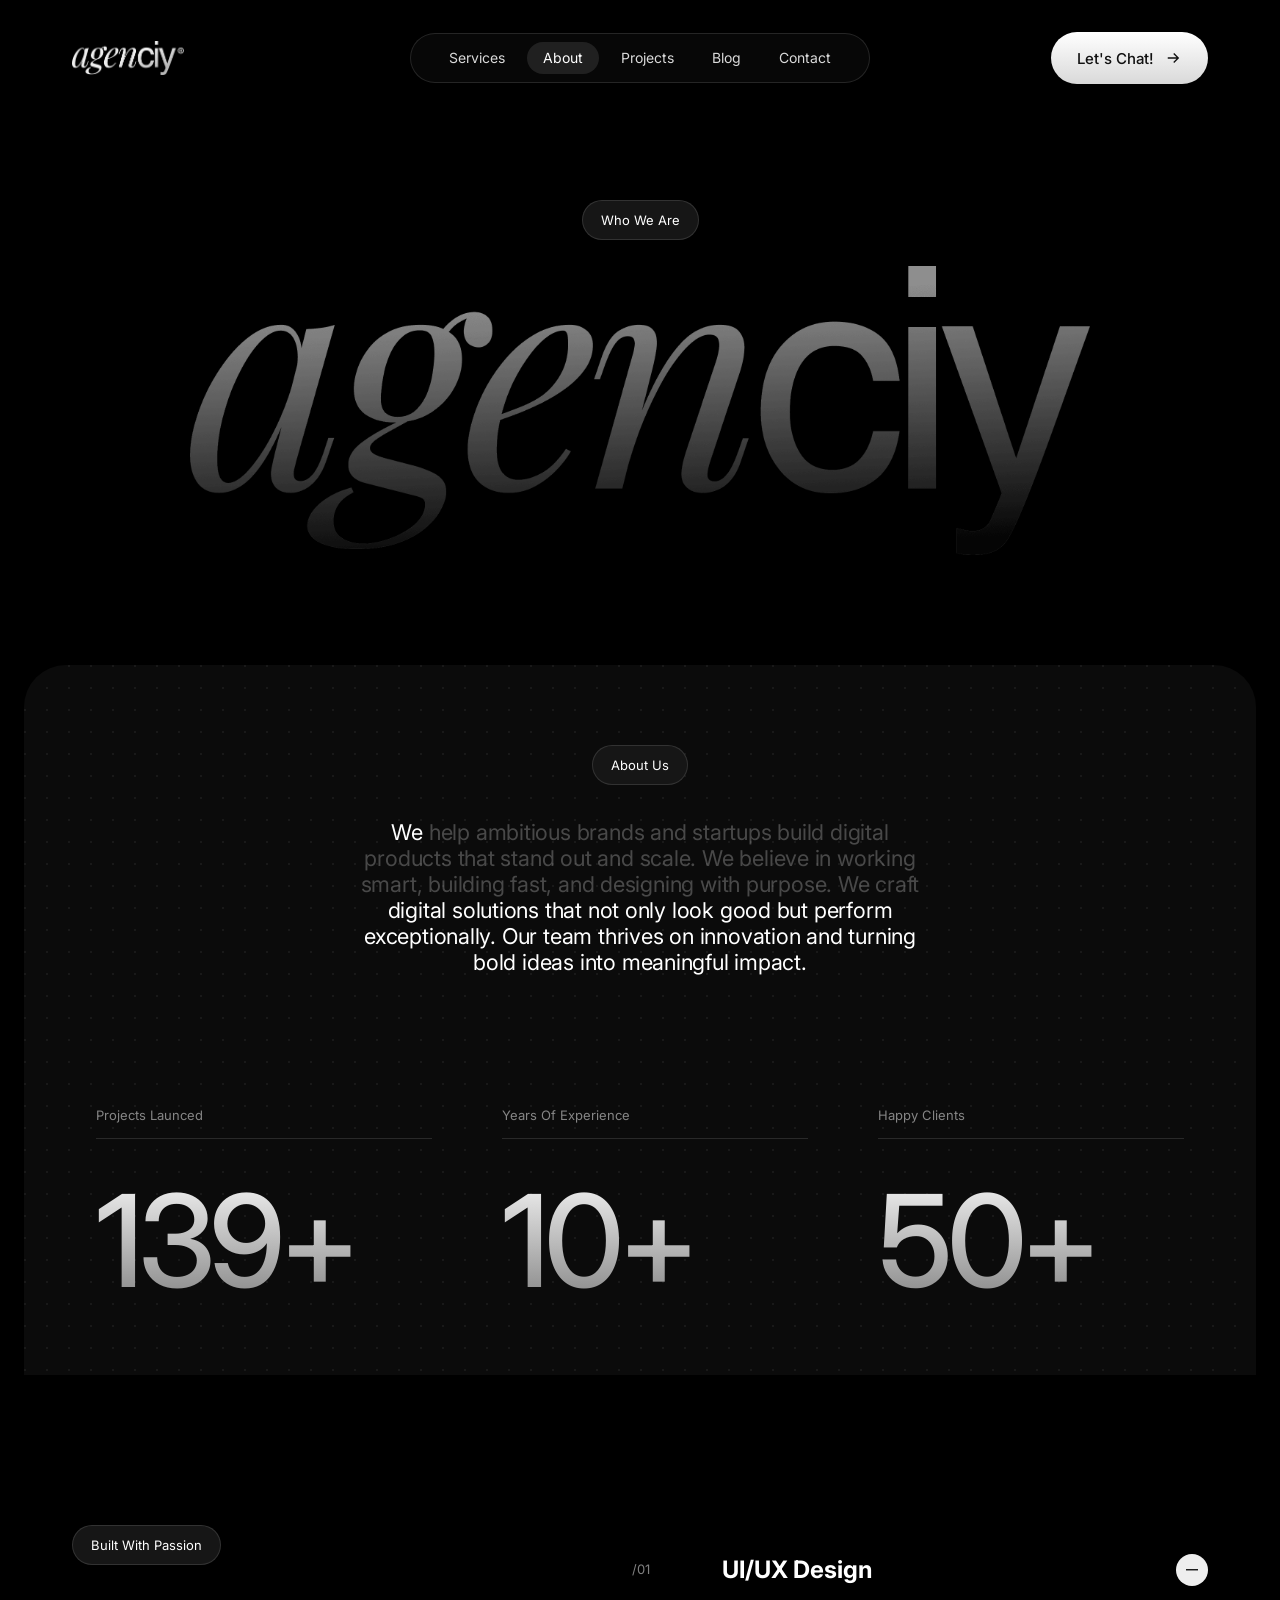
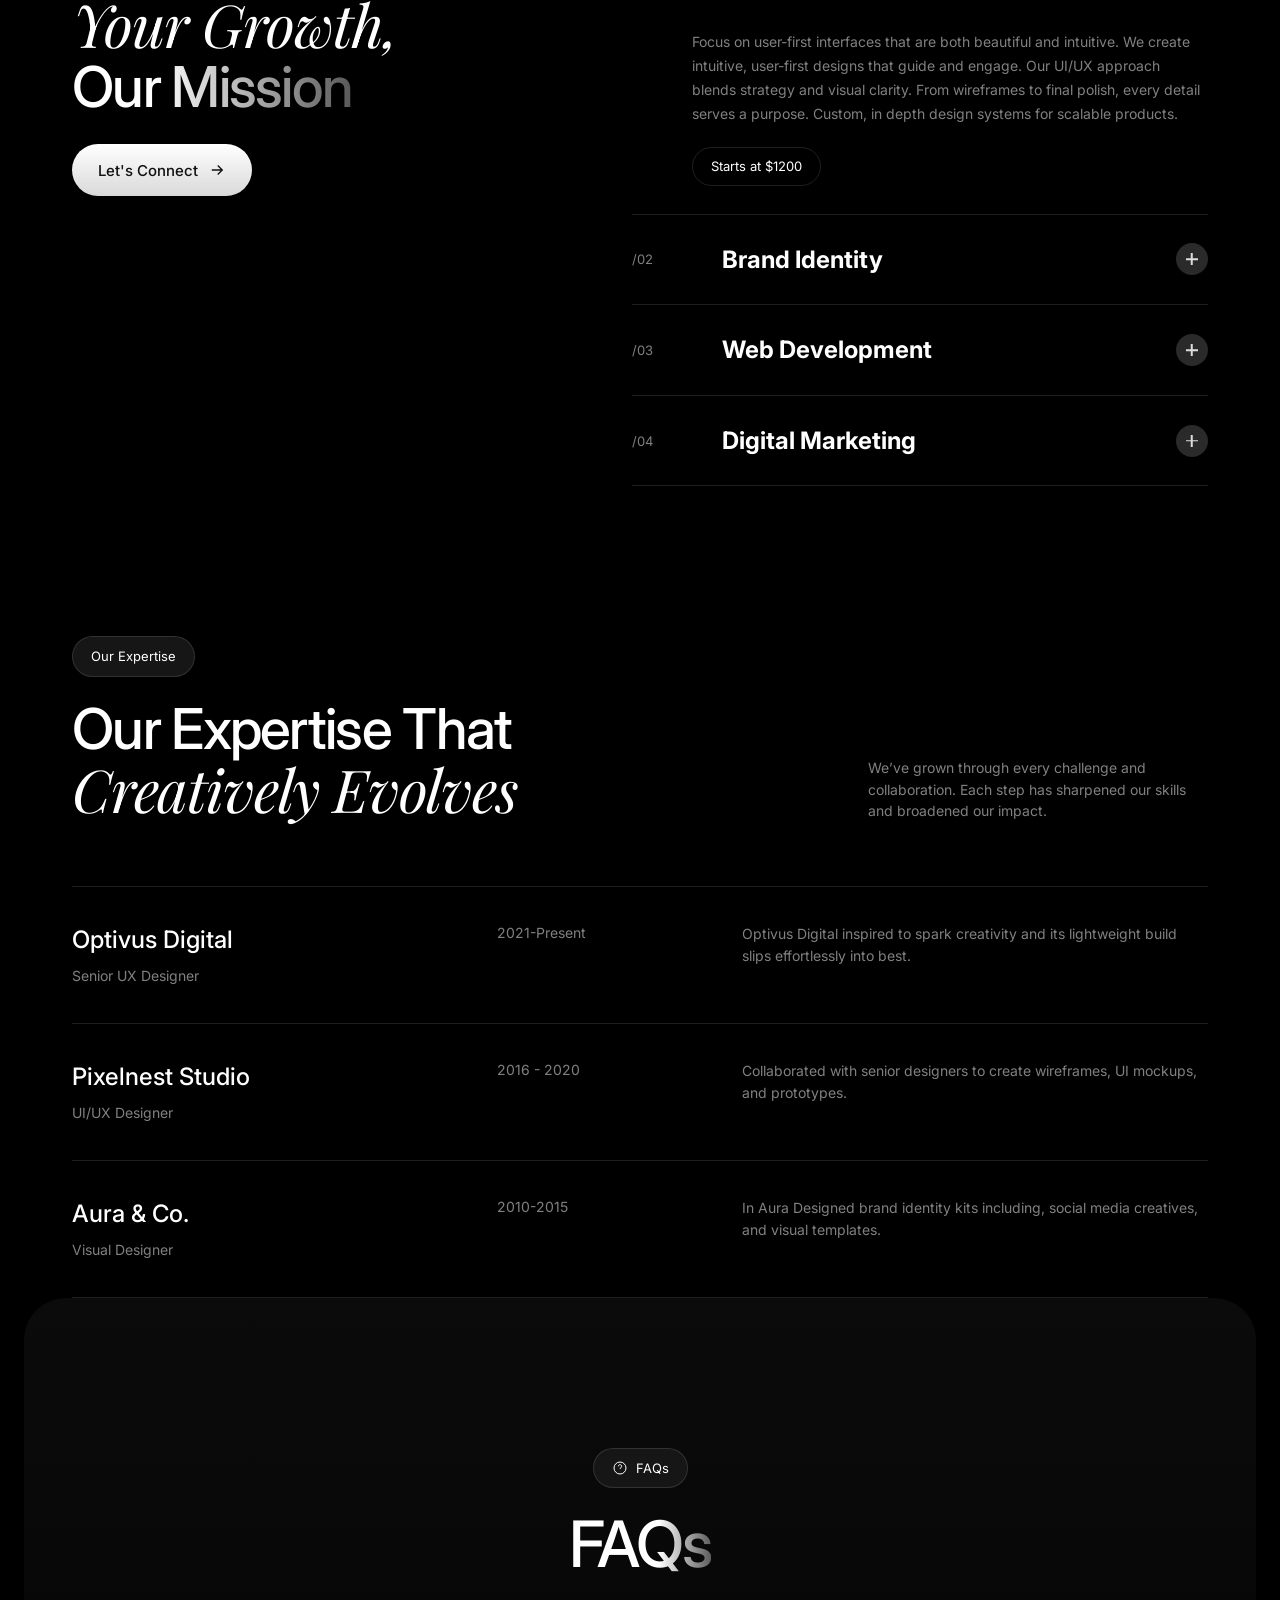
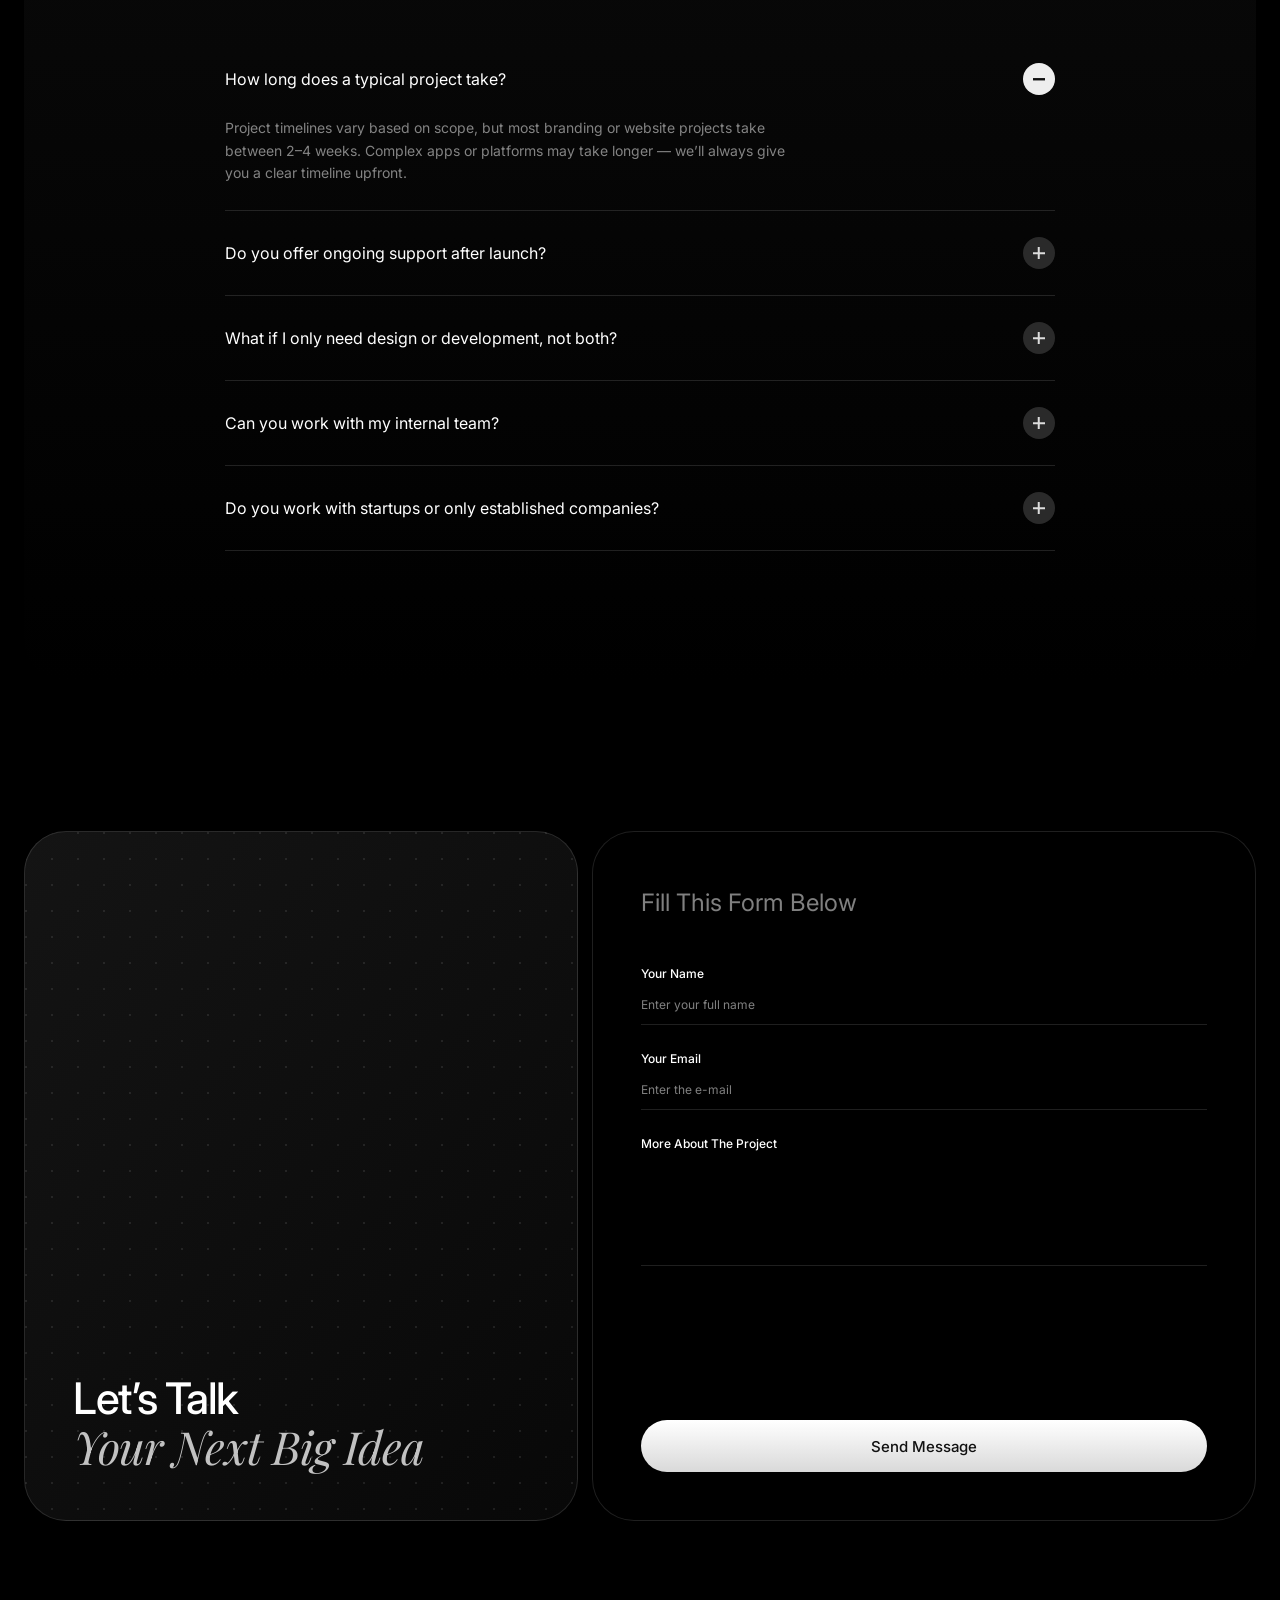
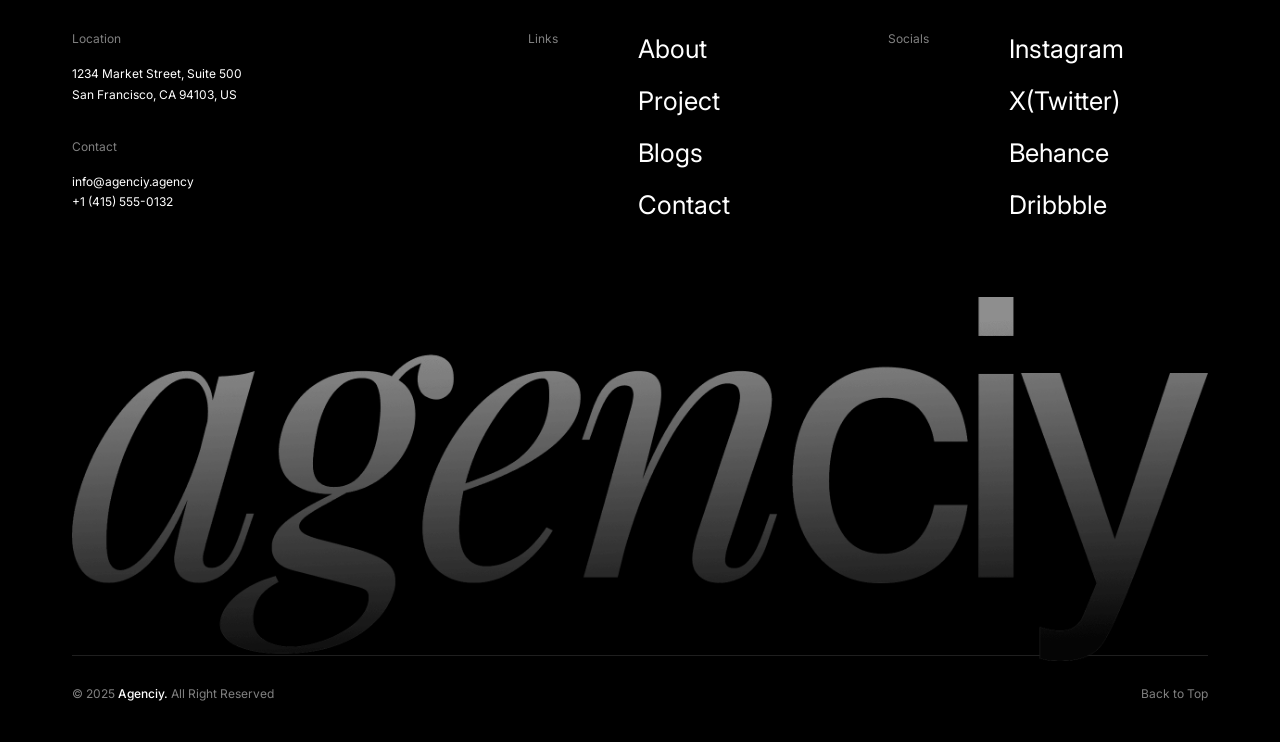
==== about.html @ 34fdd206 "Add About, Projects, Blog, Contact and three case-study pages Co-Authored-By: Claude Sonnet 5.5 <nor" ====
<!DOCTYPE html>
<html lang="en">
<head>
<meta charset="UTF-8">
<meta name="viewport" content="width=device-width, initial-scale=1">
<title>About – Agenciy</title>
<meta name="description" content="We build brands, websites and digital experience with intension, clarity and care.">
<link rel="icon" href="img/favicon.png">
<link rel="preconnect" href="https://fonts.googleapis.com">
<link rel="preconnect" href="https://fonts.gstatic.com" crossorigin>
<link href="https://fonts.googleapis.com/css2?family=Inter:wght@300;400;500;600&family=Playfair+Display:ital,wght@1,400;1,500&display=swap" rel="stylesheet">
<link rel="stylesheet" href="styles.css">
</head>
<body>
<header class="nav">
  <a href="index.html" class="nav__logo"><img src="img/logo.png" alt="agenciy"></a>
  <nav class="nav__pill">
    <a href="index.html#services">Services</a><a href="about.html" class="on">About</a><a href="projects.html">Projects</a><a href="blogs.html">Blog</a><a href="contact.html">Contact</a>
  </nav>
  <a href="contact.html" class="btn btn--light nav__cta">Let's Chat! <svg width="18" height="18" viewBox="0 0 24 24" fill="none" stroke="currentColor" stroke-width="1.8"><path d="M5 12h14M13 6l6 6-6 6"/></svg></a>
  <button class="nav__burger" aria-label="Menu"><span></span><span></span></button>
</header>
<section class="phero"><span class="chip">Who We Are</span><h1 class="agency-word"><img src="img/logo-big.png" alt="Agenciy"></h1></section>
<section class="about about--page">
  <span class="chip">About Us</span>
  <p class="about__text" data-words>We help ambitious brands and startups build digital products that stand out and scale. We believe in working smart, building fast, and designing with purpose. We craft digital solutions that not only look good but perform exceptionally. Our team thrives on innovation and turning bold ideas into meaningful impact.</p>
  <div class="stats">
    <div><small>Projects Launced</small><b data-count="140">140+</b></div>
    <div><small>Years Of Experience</small><b data-count="10">10+</b></div>
    <div><small>Happy Clients</small><b data-count="50">50+</b></div>
  </div>
</section>
<section class="section mission">
  <div class="mission__l"><span class="chip">Built With Passion</span><h2 class="h2"><em>Your Growth,</em><br><span class="grad">Our Mission</span></h2><a href="contact.html" class="btn btn--light">Let's Connect <svg width="18" height="18" viewBox="0 0 24 24" fill="none" stroke="currentColor" stroke-width="1.8"><path d="M5 12h14M13 6l6 6-6 6"/></svg></a></div>
  <div class="mission__r"><details class="acc" open><summary><span>/01</span><b>UI/UX Design</b><i></i></summary>
  <div><p>Focus on user-first interfaces that are both beautiful and intuitive. We create intuitive, user-first designs that guide and engage. Our UI/UX approach blends strategy and visual clarity. From wireframes to final polish, every detail serves a purpose. Custom, in depth design systems for scalable products.</p><em class="price-tag">Starts at $1200</em></div></details><details class="acc"><summary><span>/02</span><b>Brand Identity</b><i></i></summary>
  <div><p>Create visual identities that align with your voice and make lasting impressions.</p></div></details><details class="acc"><summary><span>/03</span><b>Web Development</b><i></i></summary>
  <div><p>Develop high-performance websites and apps built to grow with you.</p></div></details><details class="acc"><summary><span>/04</span><b>Digital Marketing</b><i></i></summary>
  <div><p>Craft data-driven campaigns that attract, engage, and convert — across channels.</p></div></details></div>
</section>
<section class="section expertise">
  <div class="head head--split head--bottom"><div><span class="chip chip--abs">Our Expertise</span><h2 class="h2">Our Expertise That<br><em>Creatively Evolves</em></h2></div>
  <p class="muted head__p">We’ve grown through every challenge and collaboration. Each step has sharpened our skills and broadened our impact.</p></div>
  <div class="jobs"><article class="job reveal"><div><h3>Optivus Digital</h3><small>Senior UX Designer</small></div><span>2021-Present</span><p>Optivus Digital inspired to spark creativity and its lightweight build slips effortlessly into best.</p></article><article class="job reveal"><div><h3>Pixelnest Studio</h3><small>UI/UX Designer</small></div><span>2016 - 2020</span><p>Collaborated with senior designers to create wireframes, UI mockups, and prototypes.</p></article><article class="job reveal"><div><h3>Aura & Co.</h3><small>Visual Designer</small></div><span>2010-2015</span><p>In Aura Designed brand identity kits including, social media creatives, and visual templates.</p></article></div>
</section><section class="faq">
  <div class="head head--center">
    <span class="chip"><svg width="16" height="16" viewBox="0 0 24 24" fill="none" stroke="currentColor" stroke-width="1.5"><circle cx="12" cy="12" r="9"/><path d="M9.500 9.500a2.500 2.500 0 114 2c-.9.6-1.500 1-1.500 2M12 17v.1"/></svg>FAQs</span>
    <h2 class="h2">FA<span class="grad">Qs</span></h2>
  </div>
  <div class="faq__list">
    <details open><summary>How long does a typical project take?<i></i></summary><p>Project timelines vary based on scope, but most branding or website projects take between 2–4 weeks. Complex apps or platforms may take longer — we’ll always give you a clear timeline upfront.</p></details>
    <details><summary>Do you offer ongoing support after launch?<i></i></summary><p>Yes. We offer flexible support and maintenance plans after launch, covering updates, fixes and continued improvements.</p></details>
    <details><summary>What if I only need design or development, not both?<i></i></summary><p>No problem — you can hire us for design only, development only, or the full end-to-end package.</p></details>
    <details><summary>Can you work with my internal team?<i></i></summary><p>Absolutely. We regularly collaborate with in-house designers, developers and marketers.</p></details>
    <details><summary>Do you work with startups or only established companies?<i></i></summary><p>Both. We work with early-stage startups and established companies alike.</p></details>
  </div>
</section><section class="contact" id="contact">
  <div class="contact__card contact__card--l">
    <h2 class="h2">Let’s Talk<br><em>Your Next Big Idea</em></h2>
  </div>
  <form class="contact__card contact__card--r" id="form">
    <h3 class="muted">Fill This Form Below</h3>
    <label>Your Name<input type="text" placeholder="Enter your full name" required></label>
    <label>Your Email<input type="email" placeholder="Enter the e-mail" required></label>
    <label>More About The Project<textarea rows="3"></textarea></label>
    <button class="btn btn--light" type="submit">Send Message</button>
  </form>
</section>
<footer class="footer">
  <div class="footer__cols">
    <div class="footer__info">
      <small>Location</small><p>1234 Market Street, Suite 500<br>San Francisco, CA 94103, US</p>
      <small>Contact</small><p>info@agenciy.agency<br>+1 (415) 555-0132</p>
    </div>
    <div class="footer__links"><small>Links</small><ul><li><a href="about.html">About</a></li><li><a href="projects.html">Project</a></li><li><a href="blogs.html">Blogs</a></li><li><a href="contact.html">Contact</a></li></ul></div>
    <div class="footer__links"><small>Socials</small><ul><li><a href="#">Instagram</a></li><li><a href="#">X(Twitter)</a></li><li><a href="#">Behance</a></li><li><a href="#">Dribbble</a></li></ul></div>
  </div>
  <img class="footer__big" src="img/logo-big.png" alt="agenciy">
  <div class="footer__bar"><span>© 2025 <b>Agenciy.</b> All Right Reserved</span><a href="#top">Back to Top</a></div>
</footer>
<script src="script.js"></script>
</body>
</html>
---- styles.css ----
:root{
  --bg:#000;--fg:#fff;--muted:rgba(255,255,255,.5);--line:rgba(255,255,255,.12);
  --card:#0a0a0a;--pad:72px;--r:28px;
  --sans:'Inter',system-ui,sans-serif;--serif:'Playfair Display',serif;
}
*{box-sizing:border-box;margin:0;padding:0}
html{scroll-behavior:smooth;overflow-x:clip}
body{overflow-x:clip}
body{background:var(--bg);color:var(--fg);font-family:var(--sans);font-weight:400;line-height:1.4;-webkit-font-smoothing:antialiased}
img{display:block;max-width:100%}
a{color:inherit;text-decoration:none}
ul{list-style:none}
em{font-family:var(--serif);font-style:italic;font-weight:400}
.muted{color:var(--muted)}
.center{text-align:center}
.grad{background:linear-gradient(90deg,#fff 30%,rgba(255,255,255,.35));-webkit-background-clip:text;background-clip:text;color:transparent}
.h2{font-size:clamp(40px,5vw,72px);font-weight:500;letter-spacing:-.03em;line-height:1.05}
.h2 em{font-size:1.05em;letter-spacing:-.02em}
.h2 em.soft{opacity:.55}

.btn{display:inline-flex;align-items:center;justify-content:center;gap:10px;height:52px;padding:0 26px;border-radius:999px;font-size:15px;font-weight:500;transition:transform .25s,opacity .25s;border:0;cursor:pointer;font-family:inherit}
.btn:hover{transform:translateY(-2px)}
.btn--light{background:linear-gradient(180deg,#fff,#d9d9d9);color:#111}
.btn--dark{background:linear-gradient(180deg,#3a3a3a,#1c1c1c);color:#fff;width:100%}
.chip{display:inline-flex;align-items:center;gap:8px;padding:10px 18px;border-radius:999px;background:#161616;border:1px solid var(--line);font-size:13px}
.tag{display:inline-block;padding:7px 14px;border-radius:999px;background:rgba(255,255,255,.14);backdrop-filter:blur(10px);font-size:12px}

/* nav */
.nav{position:fixed;top:0;left:0;right:0;z-index:50;display:flex;align-items:center;justify-content:space-between;padding:32px var(--pad)}
.nav__logo img{height:34px;width:auto}
.nav__pill{position:absolute;left:50%;transform:translateX(-50%);display:flex;gap:6px;padding:14px 22px;border-radius:999px;background:rgba(10,10,10,.7);border:1px solid var(--line);backdrop-filter:blur(14px)}
.nav__pill a{padding:0 16px;font-size:14px;color:rgba(255,255,255,.85);transition:color .2s}
.nav__pill a:hover{color:#fff}
.nav__burger{display:none;background:#161616;border:1px solid var(--line);width:46px;height:46px;border-radius:50%;flex-direction:column;gap:6px;align-items:center;justify-content:center;cursor:pointer}
.nav__burger span{width:18px;height:1.5px;background:#fff}

/* hero */
.hero{position:relative;height:900px;overflow:hidden;border-bottom:1px solid var(--line)}
.hero__video{position:absolute;inset:0;width:100%;height:100%;object-fit:cover;opacity:.9}
.hero__shade{position:absolute;inset:0;background:linear-gradient(180deg,rgba(0,0,0,.45),rgba(0,0,0,.1) 40%,#000 100%)}
.hero__title{position:absolute;left:var(--pad);top:200px;font-weight:500;line-height:.92;letter-spacing:-.04em;font-size:clamp(70px,9.2vw,140px)}
.hero__title span{display:block;color:rgba(255,255,255,.35)}
.hero__title em{display:block;font-size:1.12em;margin-top:-.02em;color:rgba(255,255,255,.3);letter-spacing:-.03em}
.hero__side{position:absolute;right:var(--pad);top:250px;width:min(460px,34vw)}
.hero__side p{font-size:clamp(17px,1.5vw,22px);line-height:1.1;color:rgba(255,255,255,.5);text-align:right;margin-bottom:46px}
.hero__contact{display:flex;justify-content:space-between;align-items:center;padding-top:26px;border-top:1px solid var(--line);color:rgba(255,255,255,.55)}
.hero__contact>a{font-size:16px;font-weight:500}
.socials{display:flex;gap:12px}
.socials a{width:26px;height:26px;display:grid;place-items:center;border-radius:50%;border:1px solid var(--line)}
.socials svg{width:14px}
.hero__we{position:absolute;left:var(--pad);bottom:150px;font-size:13px;color:rgba(255,255,255,.18)}
.hero__we small{display:block;margin-bottom:22px}
.hero__we p{line-height:1.9}
.hero__we i{font-style:normal;font-size:20px;margin:0 6px}
.hero__featured{position:absolute;right:var(--pad);bottom:110px;width:270px;color:rgba(255,255,255,.2)}
.hero__featured-top{display:flex;justify-content:space-between;font-size:13px;margin-bottom:14px}
.hero__featured img{border-radius:14px;height:150px;width:100%;object-fit:cover;opacity:.35}

/* sections */
.section{padding:150px var(--pad) 0}
.head{margin-bottom:64px}
.head--split{display:flex;justify-content:space-between;align-items:center;gap:40px}
.head--bottom{align-items:flex-end}
.head--split>div{position:relative}
.head__p{max-width:340px;font-size:14px;line-height:1.55}
.head--center{display:flex;flex-direction:column;align-items:center;text-align:center;gap:22px}
.head--center p{max-width:440px;font-size:13px}
.chip--abs{margin-bottom:22px}

.services{display:grid;grid-template-columns:repeat(4,1fr);border:1px solid var(--line);border-radius:var(--r);overflow:hidden;background:linear-gradient(180deg,#050505,#000)}
.services article{padding:40px 30px 40px;border-right:1px solid var(--line);min-height:470px;display:flex;flex-direction:column}
.services article:last-child{border:0}
.services img{width:150px;height:150px;object-fit:contain;margin:0 auto 70px;transition:transform .5s}
.services article:hover img{transform:translateY(-8px) scale(1.04)}
.services span{font-size:13px;margin-bottom:14px}
.services h3{font-size:22px;font-weight:500;margin-bottom:16px}
.services p{font-size:14px;line-height:1.6;color:var(--muted);max-width:260px}

/* about */
.about{margin:150px 24px 0;padding:80px var(--pad) 0;border-radius:42px 42px 0 0;background:radial-gradient(circle at 1px 1px,rgba(255,255,255,.06) 1px,transparent 1.5px) 0 0/22px 22px,#0b0b0b;text-align:center;position:relative;overflow:hidden}
.about__text{max-width:560px;margin:34px auto 130px;font-size:clamp(20px,1.7vw,26px);line-height:1.2;font-weight:400;letter-spacing:-.01em}
.js .about__text .w{opacity:.25;transition:opacity .4s}
.js .about__text .w.on{opacity:1}
.stats{display:grid;grid-template-columns:1.1fr 1fr 1fr;gap:70px;text-align:left;padding-bottom:70px}
.stats small{display:block;font-size:13px;color:var(--muted);padding-bottom:14px;border-bottom:1px solid var(--line);margin-bottom:38px;max-width:420px}
.stats b{font-size:clamp(80px,10vw,150px);font-weight:500;letter-spacing:-.05em;line-height:1;background:linear-gradient(180deg,#fff,#7a7a7a);-webkit-background-clip:text;background-clip:text;color:transparent}

/* projects */
.projects{padding:48px 98px 0;display:flex;flex-direction:column;gap:44px;align-items:center}
.project{position:relative;width:100%;aspect-ratio:1320/780;border-radius:36px;overflow:hidden;background:#111}
.project>img{position:absolute;inset:0;width:100%;height:100%;object-fit:cover;transition:transform 1.2s}
.project:hover>img{transform:scale(1.03)}
.project:first-child>img{object-position:center}
.tags{position:absolute;left:50px;top:42px;display:flex;flex-direction:column;gap:12px;align-items:flex-start}
.tags span{padding:9px 16px;border-radius:999px;background:rgba(40,40,40,.85);font-size:12px;backdrop-filter:blur(8px)}
.awards{position:absolute;right:75px;top:42px;display:flex;flex-direction:column;gap:30px}
.awards div{display:flex;align-items:center;gap:14px}
.awards b{font-size:42px;letter-spacing:-.04em;font-weight:700;line-height:1;width:64px}
.awards p{font-size:12px;font-weight:500;line-height:1.5}
.awards small{display:block;color:var(--muted);font-weight:400}
.project__title{position:absolute;left:50px;bottom:40px}
.project__title p{font-size:13px;margin-bottom:12px}
.project__title h3{font-size:clamp(38px,4.2vw,64px);font-weight:500;letter-spacing:-.04em;line-height:1}
.projects__all{margin-top:6px}

/* process */
.process{margin:130px 24px 0;padding:150px 48px 90px;border-radius:42px;background:radial-gradient(circle at 1px 1px,rgba(255,255,255,.07) 1px,transparent 1.5px) 0 0/28px 28px,#0b0b0b;mask:none}
.process .head{margin-bottom:110px}
.process .h2{font-size:clamp(40px,4.4vw,64px)}
.steps{display:grid;grid-template-columns:repeat(4,1fr);gap:24px}
.steps article{position:relative;border:1px solid var(--line);border-radius:24px;background:#000;padding:36px 28px 0;min-height:360px;overflow:hidden}
.steps span{font-size:13px}
.steps h3{font-size:22px;font-weight:500;margin:22px 0 16px}
.steps p{font-size:14px;line-height:1.6;color:var(--muted)}
.dome{position:absolute;left:14px;right:14px;bottom:0;height:90px;border-radius:200px 200px 0 0;background:linear-gradient(180deg,#1a1a1a,#0a0a0a);border:1px solid var(--line);border-bottom:0}
.dome b{position:absolute;left:50%;top:-18px;transform:translateX(-50%);width:36px;height:36px;border-radius:50%;background:linear-gradient(180deg,#fff,#cfcfcf);display:grid;place-items:center}
.dome svg{width:16px}

/* awards */
.awards-sec{padding:140px var(--pad) 0;text-align:center}
.award-list{max-width:760px;margin:70px auto 0;text-align:left;border-top:1px solid var(--line)}
.award-list div{display:grid;grid-template-columns:150px 1fr auto;gap:20px;padding:26px 0;border-bottom:1px solid var(--line);align-items:center;font-size:15px;transition:background .3s}
.award-list b{font-weight:500;font-size:18px}
.award-list span{color:rgba(255,255,255,.8)}
.award-list em{font-family:var(--sans);font-style:normal;color:var(--muted);font-size:14px}

/* team */
.team{margin:150px 0 0;padding:90px 0 110px;border-radius:0 0 42px 42px;background:linear-gradient(#000,#070707 40%,#0b0b0b);text-align:center;overflow:hidden}
.team .h2{margin:36px 0 70px}
.team .h2 em{opacity:.8}
.team__track{overflow:hidden}
.team__row{display:flex;gap:16px;width:max-content;animation:scroll 40s linear infinite}
.team__row:hover{animation-play-state:paused}
@keyframes scroll{to{transform:translateX(calc(-50% - 8px))}}
.team figure{position:relative;width:min(460px,80vw);height:560px;border-radius:30px;background:linear-gradient(180deg,#1c1c1c,#101010);overflow:hidden;flex:none}
.team figure::before{content:"";position:absolute;inset:20px 40px 0;border:1px solid rgba(255,255,255,.05);border-bottom:0;border-radius:22px 22px 0 0;background:#151515}
.team figure img{position:absolute;bottom:0;left:50%;transform:translateX(-50%);height:96%;width:auto;max-width:none;object-fit:contain}
.team .tag{position:absolute;left:36px;top:36px;background:rgba(60,60,60,.7);z-index:2}
.team figcaption{position:absolute;left:0;right:0;bottom:0;padding:90px 28px 24px;background:linear-gradient(transparent,rgba(0,0,0,.85));text-align:left;opacity:0;transition:opacity .3s;z-index:2}
.team figure:hover figcaption{opacity:1}
.team figcaption b{display:block;font-size:20px;font-weight:500}
.team figcaption small{color:var(--muted);font-size:14px}

/* pricing */
.pricing .h2{font-size:clamp(38px,4.4vw,60px)}
.plans{display:grid;grid-template-columns:1fr 1fr 1fr;gap:24px;align-items:start}
.plan{border:1px solid var(--line);border-radius:24px;padding:28px;background:#030303}
.plan .num{display:grid;place-items:center;width:34px;height:34px;border-radius:50%;background:radial-gradient(#777,#2a2a2a);font-style:normal;font-size:12px;box-shadow:0 0 0 5px #151515;margin-bottom:34px}
.plan h3{font-size:22px;font-weight:500;margin-bottom:14px}
.plan>p,.plan__in>p{font-size:13px;margin-bottom:34px}
.price{font-size:40px;font-weight:500;letter-spacing:-.03em;margin-bottom:26px}
.price small{font-size:13px;font-weight:400;color:var(--muted);letter-spacing:0}
.rule{display:flex;align-items:center;gap:14px;margin:30px 0 24px;font-size:13px;color:var(--muted)}
.rule::before,.rule::after{content:"";flex:1;height:1px;background:var(--line)}
.plan li{display:flex;align-items:center;gap:14px;font-size:13px;margin-bottom:14px}
.plan li::before{content:"";width:20px;height:20px;border-radius:50%;flex:none;background:#262626 url("data:image/svg+xml,%3Csvg xmlns='http://www.w3.org/2000/svg' viewBox='0 0 24 24' fill='none' stroke='%23aaa' stroke-width='2.5'%3E%3Cpath d='M7 12.500l3.500 3.500L17 9'/%3E%3C/svg%3E") center/12px no-repeat}
.plan--pop{padding:12px;margin-top:-24px;background:#0a0a0a;border-color:#1c1c1c}
.plan__in{position:relative;border:1px solid rgba(255,255,255,.15);border-radius:18px;padding:28px 16px 22px;background:radial-gradient(circle at 1px 1px,rgba(255,255,255,.07) 1px,transparent 1.5px) 0 0/16px 16px,linear-gradient(#050505,#000)}
.pop{position:absolute;right:-1px;top:28px;display:inline-flex;gap:8px;align-items:center;padding:8px 18px;border-radius:999px 0 0 999px;background:#1d1d1d;border:1px solid var(--line);font-size:12px}

/* testimonials */
.testi{position:relative;padding:230px var(--pad) 150px;overflow:hidden}
.testi__wave{position:absolute;left:50%;top:0;width:1300px;max-width:none;transform:translateX(-50%);opacity:.8;pointer-events:none}
.testi .head{position:relative;margin-bottom:90px}
.testi .h2{font-size:clamp(36px,4.2vw,58px)}
.testi__grid{position:relative;display:grid;grid-template-columns:1fr 1fr;gap:20px;max-width:1000px;margin:auto}
.testi blockquote{padding:34px;border:1px solid var(--line);border-radius:22px;background:rgba(10,10,10,.8);backdrop-filter:blur(10px)}
.testi blockquote p{font-size:17px;line-height:1.5;margin-bottom:30px}
.testi cite{font-style:normal;font-size:13px;color:var(--muted)}
.testi cite b{display:block;color:#fff;font-weight:500;font-size:15px;margin-bottom:4px}

/* faq */
.faq{margin:0 24px;padding:150px var(--pad) 130px;border-radius:42px;background:linear-gradient(#0b0b0b,#000)}
.faq .head{margin-bottom:60px}
.faq__list{max-width:830px;margin:auto}
details{border-bottom:1px solid var(--line);padding:26px 0}
summary{list-style:none;cursor:pointer;display:flex;justify-content:space-between;align-items:center;gap:30px;font-size:16px;font-weight:400}
summary::-webkit-details-marker{display:none}
summary i{flex:none;width:32px;height:32px;border-radius:50%;background:#2a2a2a;position:relative;transition:background .3s}
summary i::before,summary i::after{content:"";position:absolute;left:50%;top:50%;width:12px;height:1.5px;background:#ddd;transform:translate(-50%,-50%);transition:transform .3s}
summary i::after{transform:translate(-50%,-50%) rotate(90deg)}
details[open] summary i{background:#eee}
details[open] summary i::before,details[open] summary i::after{background:#111}
details[open] summary i::after{transform:translate(-50%,-50%) rotate(0)}
details p{margin-top:22px;max-width:560px;font-size:14px;line-height:1.6;color:var(--muted)}

/* contact */
.contact{display:grid;grid-template-columns:1fr 1.2fr;gap:14px;padding:150px 24px 0}
.contact__card{border:1px solid var(--line);border-radius:42px;padding:48px;min-height:690px}
.contact__card--l{display:flex;align-items:flex-end;background:radial-gradient(circle at 1px 1px,rgba(255,255,255,.09) 1px,transparent 1.5px) 0 0/26px 26px,linear-gradient(135deg,#141414,#080808);-webkit-mask:none}
.contact__card--l .h2{font-size:clamp(38px,3.4vw,52px)}
.contact__card--l em{opacity:.75}
.contact__card--r{display:flex;flex-direction:column;background:#000}
.contact__card--r h3{font-size:24px;font-weight:400;margin:6px 0 46px}
label{display:block;font-size:12px;font-weight:500;margin-bottom:26px}
input,textarea{display:block;width:100%;margin-top:14px;padding:0 0 12px;background:none;border:0;border-bottom:1px solid var(--line);color:#fff;font:400 12px var(--sans);outline:0;resize:none}
textarea{height:100px}
input::placeholder{color:var(--muted)}
input:focus,textarea:focus{border-bottom-color:#fff}
.contact__card--r .btn{width:100%;margin-top:auto;height:52px}
.contact__card--r label:nth-of-type(3){flex:1}

/* footer */
.footer{padding:110px var(--pad) 40px;position:relative}
.footer__cols{display:grid;grid-template-columns:1.3fr 1fr 1fr;gap:40px}
.footer small{display:block;font-size:12px;color:var(--muted);margin-bottom:16px}
.footer__info p{font-size:12px;line-height:1.7;margin-bottom:34px}
.footer__links{display:grid;grid-template-columns:auto 1fr;gap:0 80px}
.footer__links small{grid-column:1}
.footer__links ul{display:flex;flex-direction:column;gap:16px;grid-column:2;grid-row:1}
.footer__links a{font-size:clamp(20px,2vw,26px);transition:opacity .2s}
.footer__links a:hover{opacity:.6}
.footer__big{width:calc(100% - 0px);margin:50px 0 0;height:auto}
.footer__bar{display:flex;justify-content:space-between;border-top:1px solid var(--line);padding-top:30px;margin-top:-6px;font-size:12px;color:var(--muted)}
.footer__bar b{color:#fff;font-weight:500}

/* reveal */
.js .reveal{opacity:0;transform:translateY(40px);transition:opacity .9s ease,transform .9s ease}
.js .reveal.in{opacity:1;transform:none}

/* responsive */
@media(max-width:1100px){
  :root{--pad:36px}
  .services,.steps{grid-template-columns:1fr 1fr}
  .services article:nth-child(2){border-right:0}
  .services article:nth-child(-n+2){border-bottom:1px solid var(--line)}
  .projects{padding-inline:36px}
  .plans{grid-template-columns:1fr}
  .plan--pop{margin-top:0}
  .nav__pill{display:none}
  .hero__we,.hero__featured{display:none}
}
@media(max-width:760px){
  :root{--pad:20px}
  .nav{padding:20px}
  .nav__cta{display:none}
  .nav__burger{display:flex}
  .hero{min-height:720px}
  .hero__title{top:140px}
  .hero__side{left:var(--pad);right:var(--pad);width:auto;top:auto;bottom:70px}
  .hero__side p{text-align:left;margin-bottom:24px}
  .head--split{flex-direction:column;align-items:flex-start;gap:24px}
  .section{padding-top:100px}
  .services,.steps,.stats,.testi__grid,.contact{grid-template-columns:1fr}
  .services article{border-right:0;border-bottom:1px solid var(--line);min-height:0}
  .services article:last-child{border-bottom:0}
  .about{margin-inline:10px;padding-inline:20px}
  .stats{gap:40px}
  .projects{padding-inline:16px}
  .project{aspect-ratio:3/4;border-radius:26px}
  .tags{left:20px;top:20px}.awards{right:20px;top:auto;bottom:100px;gap:14px}.awards b{font-size:28px;width:44px}.project__title{left:20px;bottom:24px}
  .process{margin-inline:10px;padding:90px 16px 50px}
  .award-list div{grid-template-columns:1fr;gap:6px}
  .team figure{height:480px}
  .faq{margin-inline:10px;padding-inline:20px}
  .contact{padding-inline:10px}.contact__card{padding:28px;min-height:420px;border-radius:30px}
  .footer__cols{grid-template-columns:1fr}.footer__links{gap:0 40px}
  .footer__bar{flex-direction:column;gap:10px}
}

/* ---- inner pages ---- */
.nav__pill a.on{color:#fff;background:rgba(255,255,255,.1);border-radius:999px;padding:6px 16px;margin:-6px 0}
.project__link{position:absolute;inset:0;z-index:3}
.phero{padding:200px var(--pad) 70px;display:flex;flex-direction:column;align-items:center;text-align:center;gap:26px}
.phero--tight{padding:0 0 40px}
.phero .h2{font-size:clamp(44px,6vw,92px)}
.phero p{max-width:480px;font-size:15px}
.projects--page{padding-top:0}
.agency-word img{width:min(900px,86vw);height:auto}
.about--page{margin-top:40px}
.mission{display:grid;grid-template-columns:1fr 1.15fr;gap:60px;align-items:start}
.mission__l{display:flex;flex-direction:column;align-items:flex-start;gap:28px;position:sticky;top:120px}
.mission .h2{font-size:clamp(38px,4.4vw,64px)}
.acc{border-bottom:1px solid var(--line);padding:28px 0}
.acc summary{display:grid;grid-template-columns:60px 1fr auto;align-items:center;font-size:24px;font-weight:500}
.acc summary span{font-size:13px;color:var(--muted);font-weight:400}
.acc>div{padding:22px 0 0 60px}
.acc p{font-size:14px;line-height:1.7;color:var(--muted);max-width:520px}
.price-tag{display:inline-block;margin-top:22px;font-style:normal;font-family:var(--sans);padding:9px 18px;border-radius:999px;border:1px solid var(--line);font-size:13px}
.expertise .h2{font-size:clamp(36px,4.4vw,62px)}
.jobs{display:flex;flex-direction:column;border-top:1px solid var(--line)}
.job{display:grid;grid-template-columns:1.1fr .6fr 1.3fr;gap:30px;padding:36px 0;border-bottom:1px solid var(--line);align-items:start}
.job h3{font-size:24px;font-weight:500;margin-bottom:8px}
.job small,.job span{color:var(--muted);font-size:14px}
.job p{font-size:14px;line-height:1.6;color:var(--muted)}
.posts{display:grid;grid-template-columns:repeat(3,1fr);gap:28px;padding:0 var(--pad)}
.post{display:flex;flex-direction:column;gap:20px;padding:14px 14px 22px;border:1px solid var(--line);border-radius:26px;background:#050505;transition:transform .3s,border-color .3s}
.post:hover{transform:translateY(-6px);border-color:rgba(255,255,255,.3)}
.post__img{border-radius:18px;overflow:hidden;aspect-ratio:832/662}
.post__img img{width:100%;height:100%;object-fit:cover;transition:transform .6s}
.post:hover img{transform:scale(1.05)}
.post__meta,.post__date{padding:0 10px}
.post h3{font-size:22px;font-weight:500;margin-bottom:8px}
.post p{font-size:14px;color:var(--muted)}
.post__date{display:flex;justify-content:space-between;font-size:13px;padding-top:16px;border-top:1px solid var(--line);margin:0 10px;padding-inline:0}
.post__date small{color:var(--muted)}
.cpage{padding:200px var(--pad) 0}
.cform{max-width:760px;margin:auto;display:flex;flex-direction:column}
.cform__row{display:grid;grid-template-columns:1fr 1fr;gap:30px}
select{display:block;width:100%;margin-top:14px;padding:0 0 12px;background:none;border:0;border-bottom:1px solid var(--line);color:var(--muted);font:400 13px var(--sans);outline:0}
select option{background:#111;color:#fff}
.cform label{font-size:13px;margin-bottom:34px}
.cform input,.cform textarea{font-size:13px}
.cform .btn{width:100%;margin-top:10px}
.cpage+.faq{margin-top:150px}
.case{padding:190px var(--pad) 0}
.case__top{display:flex;flex-direction:column;align-items:center;text-align:center;gap:22px;margin-bottom:60px}
.case__top .h2{font-size:clamp(44px,6vw,92px)}
.case__top p{max-width:460px;font-size:16px}
.tags--row{position:static;flex-direction:row;gap:10px}
.case__hero,.case__img{width:100%;border-radius:36px;aspect-ratio:2720/1502;object-fit:cover}
.case__img{margin:70px 0}
.case__sec{display:grid;grid-template-columns:1fr 1.6fr;gap:60px;padding:70px 0 0}
.case__sec h2{font-size:28px;font-weight:500;letter-spacing:-.02em}
.case__sec p{font-size:15px;line-height:1.75;color:var(--muted);margin-bottom:22px}
.pills{display:flex;flex-wrap:wrap;gap:10px;margin-top:28px}
.pills li{padding:10px 18px;border-radius:999px;border:1px solid var(--line);font-size:13px;background:#0c0c0c}
.case__back{margin:90px auto 0;display:flex;width:max-content}
.case+.faq{margin-top:130px}
@media(max-width:1100px){.posts{grid-template-columns:1fr 1fr}.mission,.case__sec{grid-template-columns:1fr;gap:30px}.mission__l{position:static}}
@media(max-width:760px){.posts{grid-template-columns:1fr;padding-inline:16px}.job{grid-template-columns:1fr;gap:10px}.cform__row{grid-template-columns:1fr;gap:0}.phero{padding-top:150px}.cpage,.case{padding-top:140px}}
@media(prefers-reduced-motion:reduce){.team__row{animation:none}.reveal{opacity:1;transform:none}}
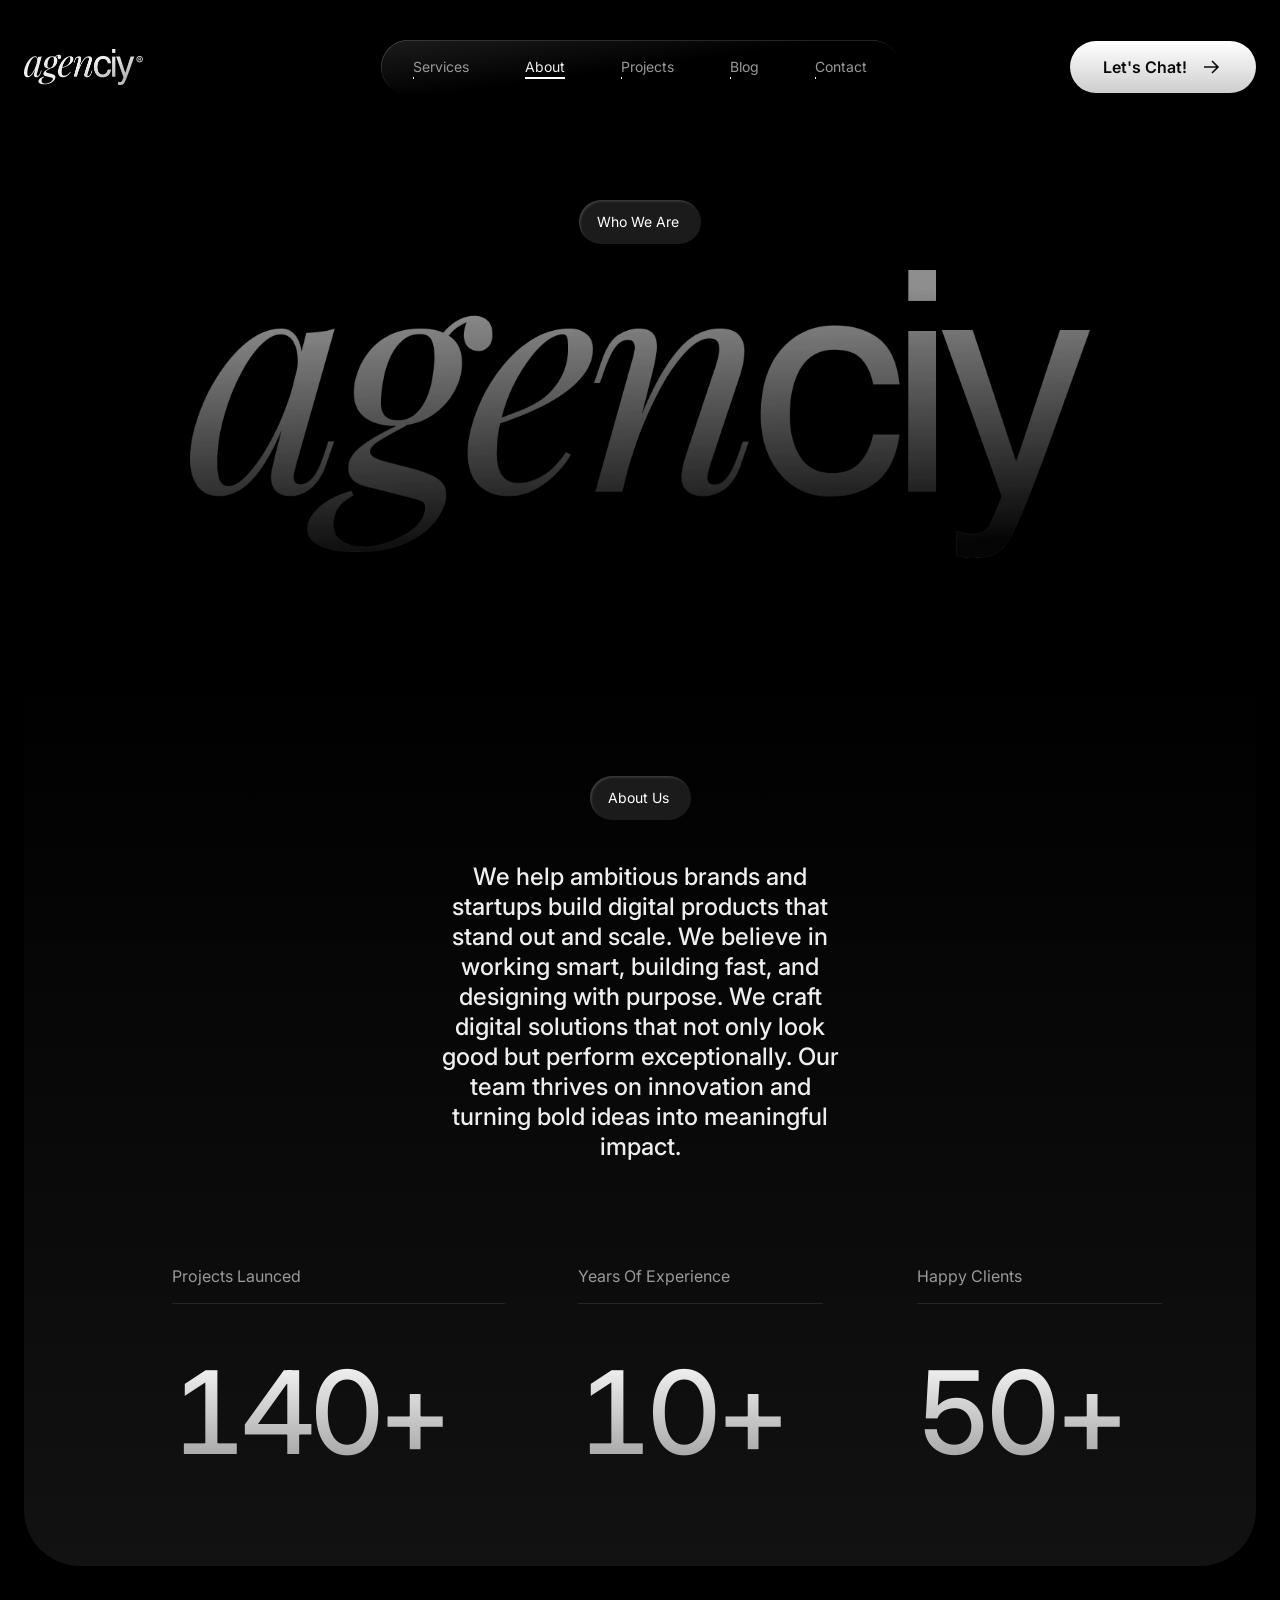
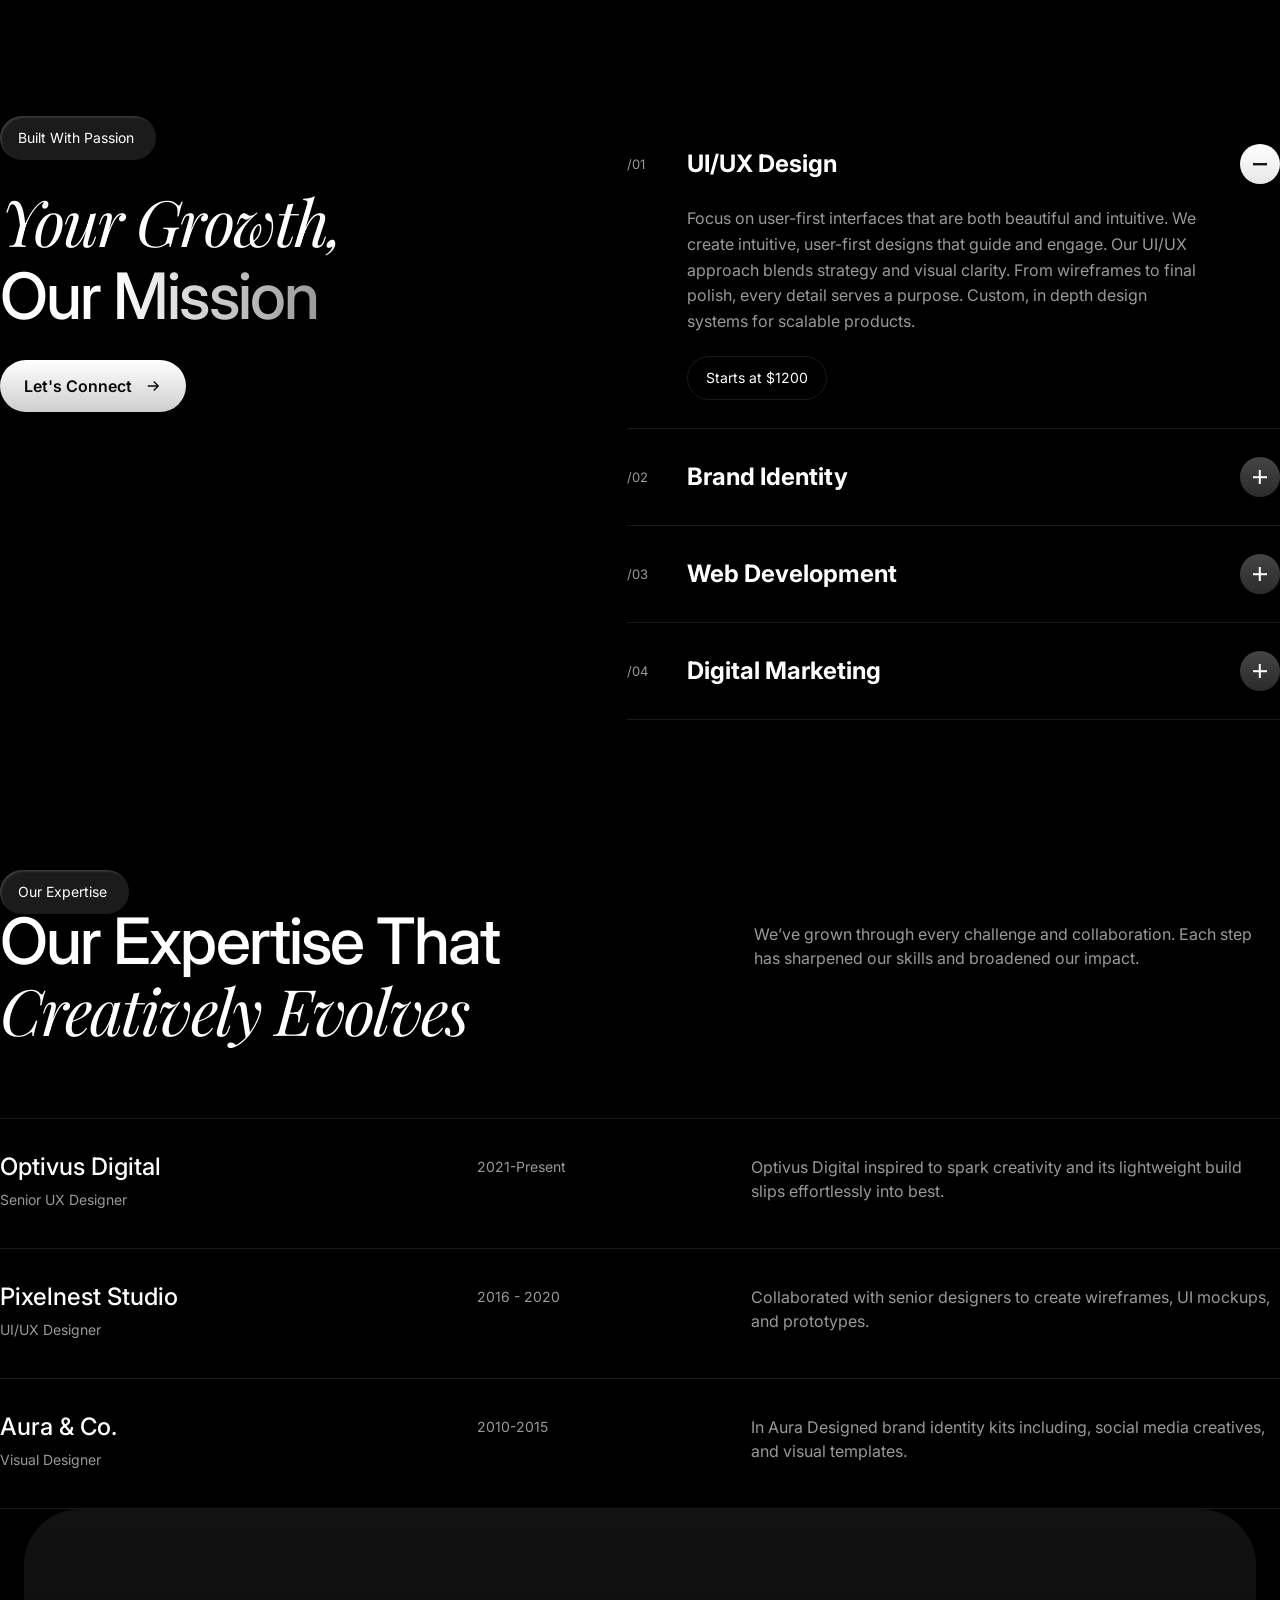
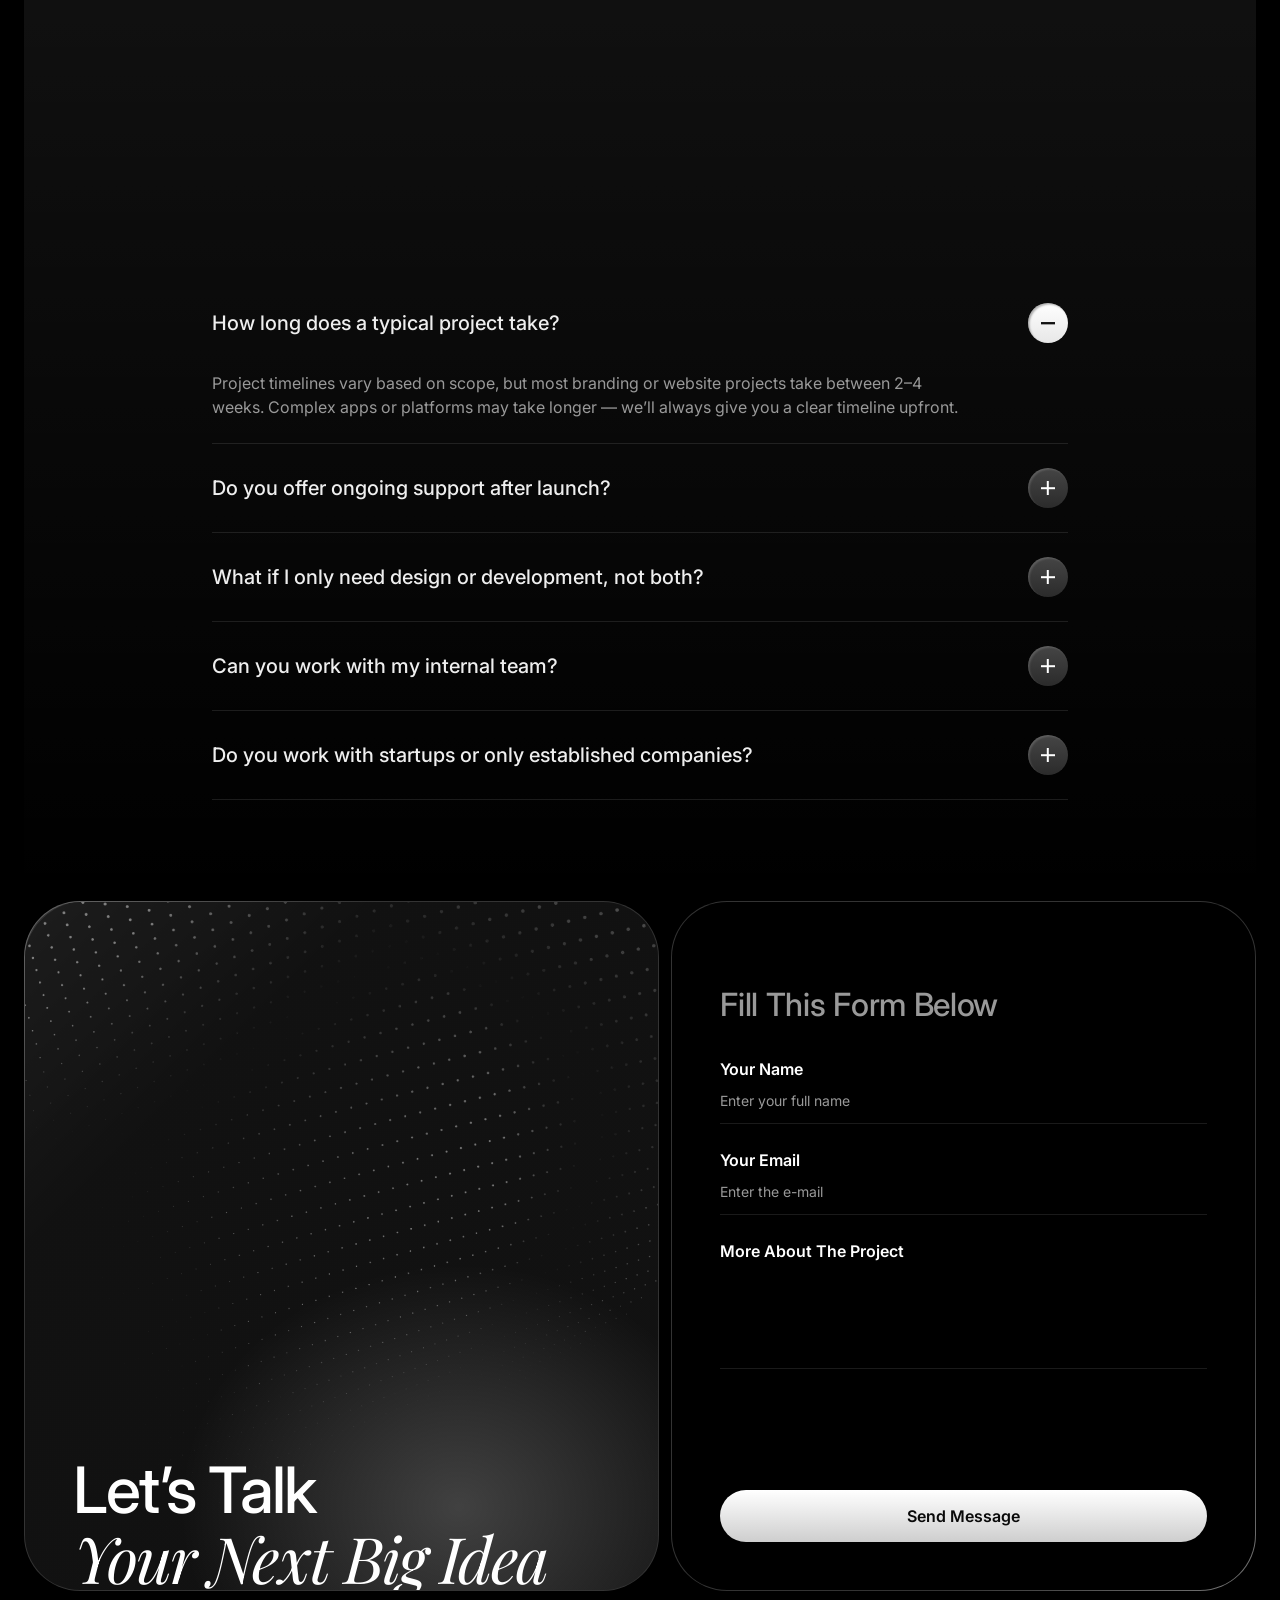
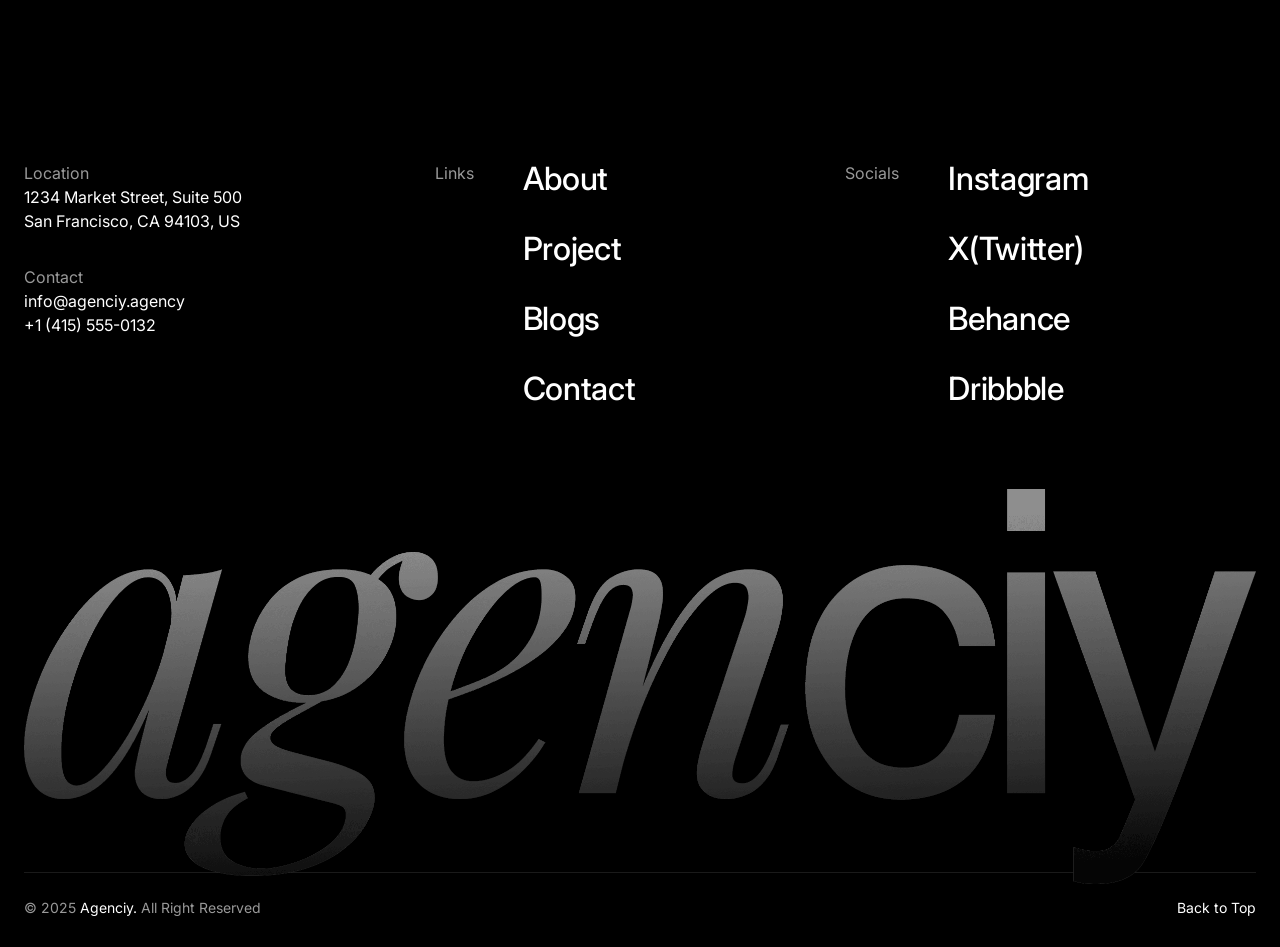
==== commit a4a953e1: "Match original motion and layout: scroll reveals, hero text/counters, testimonial scrub, team drag, " ====
--- a/about.html
+++ b/about.html
@@ -9,15 +9,16 @@
 <link rel="preconnect" href="https://fonts.googleapis.com">
 <link rel="preconnect" href="https://fonts.gstatic.com" crossorigin>
 <link href="https://fonts.googleapis.com/css2?family=Inter:wght@300;400;500;600&family=Playfair+Display:ital,wght@1,400;1,500&display=swap" rel="stylesheet">
+<script>document.documentElement.classList.add("js")</script>
 <link rel="stylesheet" href="styles.css">
 </head>
 <body>
 <header class="nav">
   <a href="index.html" class="nav__logo"><img src="img/logo.png" alt="agenciy"></a>
   <nav class="nav__pill">
-    <a href="index.html#services">Services</a><a href="about.html" class="on">About</a><a href="projects.html">Projects</a><a href="blogs.html">Blog</a><a href="contact.html">Contact</a>
+    <a href="index.html#services"><span>Services</span><i></i></a><a href="about.html" class="on"><span>About</span><i></i></a><a href="projects.html"><span>Projects</span><i></i></a><a href="blogs.html"><span>Blog</span><i></i></a><a href="contact.html"><span>Contact</span><i></i></a>
   </nav>
-  <a href="contact.html" class="btn btn--light nav__cta">Let's Chat! <svg width="18" height="18" viewBox="0 0 24 24" fill="none" stroke="currentColor" stroke-width="1.8"><path d="M5 12h14M13 6l6 6-6 6"/></svg></a>
+  <a href="contact.html" class="btn btn--light nav__cta"><span>Let's Chat!</span><svg width="24" height="24" viewBox="0 0 24 24" fill="none" stroke="currentColor" stroke-width="1.6"><path d="M5 12h14M13 6l6 6-6 6"/></svg></a>
   <button class="nav__burger" aria-label="Menu"><span></span><span></span></button>
 </header>
 <section class="phero"><span class="chip">Who We Are</span><h1 class="agency-word"><img src="img/logo-big.png" alt="Agenciy"></h1></section>
@@ -41,42 +42,46 @@
 <section class="section expertise">
   <div class="head head--split head--bottom"><div><span class="chip chip--abs">Our Expertise</span><h2 class="h2">Our Expertise That<br><em>Creatively Evolves</em></h2></div>
   <p class="muted head__p">We’ve grown through every challenge and collaboration. Each step has sharpened our skills and broadened our impact.</p></div>
-  <div class="jobs"><article class="job reveal"><div><h3>Optivus Digital</h3><small>Senior UX Designer</small></div><span>2021-Present</span><p>Optivus Digital inspired to spark creativity and its lightweight build slips effortlessly into best.</p></article><article class="job reveal"><div><h3>Pixelnest Studio</h3><small>UI/UX Designer</small></div><span>2016 - 2020</span><p>Collaborated with senior designers to create wireframes, UI mockups, and prototypes.</p></article><article class="job reveal"><div><h3>Aura & Co.</h3><small>Visual Designer</small></div><span>2010-2015</span><p>In Aura Designed brand identity kits including, social media creatives, and visual templates.</p></article></div>
+  <div class="jobs"><article class="job" data-reveal><div><h3>Optivus Digital</h3><small>Senior UX Designer</small></div><span>2021-Present</span><p>Optivus Digital inspired to spark creativity and its lightweight build slips effortlessly into best.</p></article><article class="job" data-reveal><div><h3>Pixelnest Studio</h3><small>UI/UX Designer</small></div><span>2016 - 2020</span><p>Collaborated with senior designers to create wireframes, UI mockups, and prototypes.</p></article><article class="job" data-reveal><div><h3>Aura & Co.</h3><small>Visual Designer</small></div><span>2010-2015</span><p>In Aura Designed brand identity kits including, social media creatives, and visual templates.</p></article></div>
 </section><section class="faq">
-  <div class="head head--center">
-    <span class="chip"><svg width="16" height="16" viewBox="0 0 24 24" fill="none" stroke="currentColor" stroke-width="1.5"><circle cx="12" cy="12" r="9"/><path d="M9.500 9.500a2.500 2.500 0 114 2c-.9.6-1.500 1-1.500 2M12 17v.1"/></svg>FAQs</span>
+  <div class="head head--center" data-reveal>
+    <span class="chip"><svg width="20" height="20" viewBox="0 0 24 24" fill="none" stroke="currentColor" stroke-width="1.4"><circle cx="12" cy="12" r="8.500"/><path d="M9.500 9.500a2.500 2.500 0 114 2c-.9.600-1.500 1-1.500 2M12 16.500v.1"/></svg>FAQs</span>
     <h2 class="h2">FA<span class="grad">Qs</span></h2>
   </div>
-  <div class="faq__list">
-    <details open><summary>How long does a typical project take?<i></i></summary><p>Project timelines vary based on scope, but most branding or website projects take between 2–4 weeks. Complex apps or platforms may take longer — we’ll always give you a clear timeline upfront.</p></details>
-    <details><summary>Do you offer ongoing support after launch?<i></i></summary><p>Yes. We offer flexible support and maintenance plans after launch, covering updates, fixes and continued improvements.</p></details>
-    <details><summary>What if I only need design or development, not both?<i></i></summary><p>No problem — you can hire us for design only, development only, or the full end-to-end package.</p></details>
-    <details><summary>Can you work with my internal team?<i></i></summary><p>Absolutely. We regularly collaborate with in-house designers, developers and marketers.</p></details>
-    <details><summary>Do you work with startups or only established companies?<i></i></summary><p>Both. We work with early-stage startups and established companies alike.</p></details>
+  <div class="faq__list" data-reveal data-y="50">
+    <div class="qa open"><button class="qa__q" type="button" aria-expanded="true">How long does a typical project take?<i></i></button><div class="qa__a"><div><p>Project timelines vary based on scope, but most branding or website projects take between 2–4 weeks. Complex apps or platforms may take longer — we’ll always give you a clear timeline upfront.</p></div></div></div>
+    <div class="qa"><button class="qa__q" type="button" aria-expanded="false">Do you offer ongoing support after launch?<i></i></button><div class="qa__a"><div><p>Yes, we offer ongoing support after launch to ensure smooth operations and address any issues. We provide maintenance, updates, and troubleshooting as needed.</p></div></div></div>
+    <div class="qa"><button class="qa__q" type="button" aria-expanded="false">What if I only need design or development, not both?<i></i></button><div class="qa__a"><div><p>We can tailor our services to meet your specific needs, offering either design or development separately. You’ll get focused expertise on whichever service you require.</p></div></div></div>
+    <div class="qa"><button class="qa__q" type="button" aria-expanded="false">Can you work with my internal team?<i></i></button><div class="qa__a"><div><p>Absolutely, we can collaborate with your internal team to align on goals and ensure seamless integration. We're flexible in working alongside existing workflows.</p></div></div></div>
+    <div class="qa"><button class="qa__q" type="button" aria-expanded="false">Do you work with startups or only established companies?<i></i></button><div class="qa__a"><div><p>We work with both startups and established companies, providing tailored solutions for each. Whether you're just starting out or scaling up, we’ve got you covered.</p></div></div></div>
   </div>
 </section><section class="contact" id="contact">
-  <div class="contact__card contact__card--l">
-    <h2 class="h2">Let’s Talk<br><em>Your Next Big Idea</em></h2>
+  <div class="contact__card contact__card--l" data-reveal data-x="-50" data-y="0">
+    <img class="contact__dots" src="img/dots.png" alt="">
+    <div class="contact__glow"></div>
+    <h2 class="h2" data-reveal-self><span>Let’s Talk</span><em>Your Next Big Idea</em></h2>
   </div>
-  <form class="contact__card contact__card--r" id="form">
+  <form class="contact__card contact__card--r" id="form" data-reveal data-x="-50" data-y="0" style="--d:.1s">
     <h3 class="muted">Fill This Form Below</h3>
     <label>Your Name<input type="text" placeholder="Enter your full name" required></label>
     <label>Your Email<input type="email" placeholder="Enter the e-mail" required></label>
     <label>More About The Project<textarea rows="3"></textarea></label>
-    <button class="btn btn--light" type="submit">Send Message</button>
+    <button class="btn btn--light" type="submit"><span>Send Message</span></button>
   </form>
 </section>
 <footer class="footer">
-  <div class="footer__cols">
-    <div class="footer__info">
+  <div class="wrap footer__cols">
+    <div class="footer__info" data-reveal data-y="50">
       <small>Location</small><p>1234 Market Street, Suite 500<br>San Francisco, CA 94103, US</p>
       <small>Contact</small><p>info@agenciy.agency<br>+1 (415) 555-0132</p>
     </div>
-    <div class="footer__links"><small>Links</small><ul><li><a href="about.html">About</a></li><li><a href="projects.html">Project</a></li><li><a href="blogs.html">Blogs</a></li><li><a href="contact.html">Contact</a></li></ul></div>
-    <div class="footer__links"><small>Socials</small><ul><li><a href="#">Instagram</a></li><li><a href="#">X(Twitter)</a></li><li><a href="#">Behance</a></li><li><a href="#">Dribbble</a></li></ul></div>
+    <div class="footer__links" data-reveal data-y="50"><small>Links</small><ul><li><a href="about.html">About</a></li><li><a href="projects.html">Project</a></li><li><a href="blogs.html">Blogs</a></li><li><a href="contact.html">Contact</a></li></ul></div>
+    <div class="footer__links" data-reveal data-y="50"><small>Socials</small><ul><li><a href="#">Instagram</a></li><li><a href="#">X(Twitter)</a></li><li><a href="#">Behance</a></li><li><a href="#">Dribbble</a></li></ul></div>
   </div>
-  <img class="footer__big" src="img/logo-big.png" alt="agenciy">
-  <div class="footer__bar"><span>© 2025 <b>Agenciy.</b> All Right Reserved</span><a href="#top">Back to Top</a></div>
+  <div class="wrap footer__bottom" data-reveal data-y="50">
+    <img class="footer__big" src="img/logo-big.png" alt="agenciy">
+    <div class="footer__bar"><span>© 2025 <b>Agenciy.</b> All Right Reserved</span><a href="#top">Back to Top</a></div>
+  </div>
 </footer>
 <script src="script.js"></script>
 </body>
--- a/styles.css
+++ b/styles.css
@@ -1,322 +1,406 @@
+/* Agenciy – values measured from the original at 1512px wide */
 :root{
-  --bg:#000;--fg:#fff;--muted:rgba(255,255,255,.5);--line:rgba(255,255,255,.12);
-  --card:#0a0a0a;--pad:72px;--r:28px;
+  --bg:#000;--tx:#eee;--mu:#999;--line:rgba(255,255,255,.1);
   --sans:'Inter',system-ui,sans-serif;--serif:'Playfair Display',serif;
+  --ease:cubic-bezier(.22,.8,.3,1);
+  color-scheme:dark;
 }
 *{box-sizing:border-box;margin:0;padding:0}
-html{scroll-behavior:smooth;overflow-x:clip}
-body{overflow-x:clip}
-body{background:var(--bg);color:var(--fg);font-family:var(--sans);font-weight:400;line-height:1.4;-webkit-font-smoothing:antialiased}
+html{overflow-x:clip}
+body{background:var(--bg);color:#fff;font:400 16px/24px var(--sans);overflow-x:clip;-webkit-font-smoothing:antialiased}
 img{display:block;max-width:100%}
 a{color:inherit;text-decoration:none}
 ul{list-style:none}
+button{font:inherit;color:inherit;background:none;border:0;cursor:pointer}
 em{font-family:var(--serif);font-style:italic;font-weight:400}
-.muted{color:var(--muted)}
-.center{text-align:center}
-.grad{background:linear-gradient(90deg,#fff 30%,rgba(255,255,255,.35));-webkit-background-clip:text;background-clip:text;color:transparent}
-.h2{font-size:clamp(40px,5vw,72px);font-weight:500;letter-spacing:-.03em;line-height:1.05}
-.h2 em{font-size:1.05em;letter-spacing:-.02em}
-.h2 em.soft{opacity:.55}
-
-.btn{display:inline-flex;align-items:center;justify-content:center;gap:10px;height:52px;padding:0 26px;border-radius:999px;font-size:15px;font-weight:500;transition:transform .25s,opacity .25s;border:0;cursor:pointer;font-family:inherit}
-.btn:hover{transform:translateY(-2px)}
-.btn--light{background:linear-gradient(180deg,#fff,#d9d9d9);color:#111}
-.btn--dark{background:linear-gradient(180deg,#3a3a3a,#1c1c1c);color:#fff;width:100%}
-.chip{display:inline-flex;align-items:center;gap:8px;padding:10px 18px;border-radius:999px;background:#161616;border:1px solid var(--line);font-size:13px}
-.tag{display:inline-block;padding:7px 14px;border-radius:999px;background:rgba(255,255,255,.14);backdrop-filter:blur(10px);font-size:12px}
-
-/* nav */
-.nav{position:fixed;top:0;left:0;right:0;z-index:50;display:flex;align-items:center;justify-content:space-between;padding:32px var(--pad)}
-.nav__logo img{height:34px;width:auto}
-.nav__pill{position:absolute;left:50%;transform:translateX(-50%);display:flex;gap:6px;padding:14px 22px;border-radius:999px;background:rgba(10,10,10,.7);border:1px solid var(--line);backdrop-filter:blur(14px)}
-.nav__pill a{padding:0 16px;font-size:14px;color:rgba(255,255,255,.85);transition:color .2s}
-.nav__pill a:hover{color:#fff}
-.nav__burger{display:none;background:#161616;border:1px solid var(--line);width:46px;height:46px;border-radius:50%;flex-direction:column;gap:6px;align-items:center;justify-content:center;cursor:pointer}
+.muted{color:var(--mu)}
+.wrap{width:min(1368px,100% - 48px);margin-inline:auto}
+.grad{background:linear-gradient(90deg,#fff 35%,#999);-webkit-background-clip:text;background-clip:text;color:transparent}
+.h2{font-size:64px;line-height:72px;font-weight:500;letter-spacing:-1.92px}
+.h2 em{font-weight:400;line-height:1}
+.team .head--center .h2{margin-top:-16px}
+.h2 em.soft{opacity:.6}
+
+/* buttons: light <-> dark swap on hover */
+.btn{position:relative;isolation:isolate;overflow:hidden;display:inline-flex;align-items:center;justify-content:center;gap:12px;height:52px;padding:0 24px;border-radius:100px;font-size:16px;line-height:24px;font-weight:600;transition:color .35s,box-shadow .35s;cursor:pointer;border:0}
+.btn::before{content:"";position:absolute;inset:0;z-index:-1;opacity:0;transition:opacity .35s}
+.btn--light{background:linear-gradient(#fff,#cecece);color:#0a0a0a}
+.btn--light::before{background:linear-gradient(#262626,#0a0a0a);box-shadow:inset 1.5px 1.5px 2px rgba(255,255,255,.18)}
+.btn--light:hover{color:#fff;box-shadow:0 0 0 1px rgba(255,255,255,.14)}
+.btn--dark{background:linear-gradient(#454545,#2b2b2b);box-shadow:inset 1.5px 1.5px 2px rgba(255,255,255,.15);color:#fff;width:100%}
+.btn--dark::before{background:linear-gradient(#fff,#cecece)}
+.btn--dark:hover{color:#0a0a0a}
+.btn:hover::before{opacity:1}
+.chip{display:inline-flex;align-items:center;gap:10px;height:44px;padding:0 22px 0 18px;border-radius:100px;background:#1b1b1b;box-shadow:inset 1.5px 1.5px 2px rgba(255,255,255,.15);font-size:14px;line-height:20px}
+
+/* ---------- nav (absolute, scrolls with page) ---------- */
+.nav{position:absolute;top:40px;left:0;right:0;z-index:30;width:min(1368px,100% - 48px);margin-inline:auto;height:54px;display:flex;align-items:center;justify-content:space-between}
+.nav__logo img{height:36px;width:auto}
+.nav__pill{position:absolute;left:50%;transform:translateX(-50%);height:54px;padding:0 32px;display:flex;align-items:center;gap:56px;border-radius:100px;background:linear-gradient(-7.7deg,#000 50%,#292929 124%);box-shadow:inset .5px .5px 0 rgba(134,134,134,.5)}
+.nav__pill a{position:relative;font-size:14px;line-height:20px;color:var(--mu);transition:color .3s}
+.nav__pill a i{position:absolute;left:0;bottom:-2px;height:2px;width:1px;background:#fff;transition:width .35s var(--ease)}
+.nav__pill a:hover,.nav__pill a.on{color:var(--tx)}
+.nav__pill a:hover i,.nav__pill a.on i{width:100%}
+.nav__cta{width:186px}
+.nav__burger{display:none;width:46px;height:46px;border-radius:50%;background:#1b1b1b;flex-direction:column;gap:6px;align-items:center;justify-content:center}
 .nav__burger span{width:18px;height:1.5px;background:#fff}
 
-/* hero */
-.hero{position:relative;height:900px;overflow:hidden;border-bottom:1px solid var(--line)}
-.hero__video{position:absolute;inset:0;width:100%;height:100%;object-fit:cover;opacity:.9}
-.hero__shade{position:absolute;inset:0;background:linear-gradient(180deg,rgba(0,0,0,.45),rgba(0,0,0,.1) 40%,#000 100%)}
-.hero__title{position:absolute;left:var(--pad);top:200px;font-weight:500;line-height:.92;letter-spacing:-.04em;font-size:clamp(70px,9.2vw,140px)}
-.hero__title span{display:block;color:rgba(255,255,255,.35)}
-.hero__title em{display:block;font-size:1.12em;margin-top:-.02em;color:rgba(255,255,255,.3);letter-spacing:-.03em}
-.hero__side{position:absolute;right:var(--pad);top:250px;width:min(460px,34vw)}
-.hero__side p{font-size:clamp(17px,1.5vw,22px);line-height:1.1;color:rgba(255,255,255,.5);text-align:right;margin-bottom:46px}
-.hero__contact{display:flex;justify-content:space-between;align-items:center;padding-top:26px;border-top:1px solid var(--line);color:rgba(255,255,255,.55)}
-.hero__contact>a{font-size:16px;font-weight:500}
-.socials{display:flex;gap:12px}
-.socials a{width:26px;height:26px;display:grid;place-items:center;border-radius:50%;border:1px solid var(--line)}
-.socials svg{width:14px}
-.hero__we{position:absolute;left:var(--pad);bottom:150px;font-size:13px;color:rgba(255,255,255,.18)}
-.hero__we small{display:block;margin-bottom:22px}
-.hero__we p{line-height:1.9}
-.hero__we i{font-style:normal;font-size:20px;margin:0 6px}
-.hero__featured{position:absolute;right:var(--pad);bottom:110px;width:270px;color:rgba(255,255,255,.2)}
-.hero__featured-top{display:flex;justify-content:space-between;font-size:13px;margin-bottom:14px}
-.hero__featured img{border-radius:14px;height:150px;width:100%;object-fit:cover;opacity:.35}
-
-/* sections */
-.section{padding:150px var(--pad) 0}
-.head{margin-bottom:64px}
-.head--split{display:flex;justify-content:space-between;align-items:center;gap:40px}
-.head--bottom{align-items:flex-end}
-.head--split>div{position:relative}
-.head__p{max-width:340px;font-size:14px;line-height:1.55}
-.head--center{display:flex;flex-direction:column;align-items:center;text-align:center;gap:22px}
-.head--center p{max-width:440px;font-size:13px}
-.chip--abs{margin-bottom:22px}
-
-.services{display:grid;grid-template-columns:repeat(4,1fr);border:1px solid var(--line);border-radius:var(--r);overflow:hidden;background:linear-gradient(180deg,#050505,#000)}
-.services article{padding:40px 30px 40px;border-right:1px solid var(--line);min-height:470px;display:flex;flex-direction:column}
-.services article:last-child{border:0}
-.services img{width:150px;height:150px;object-fit:contain;margin:0 auto 70px;transition:transform .5s}
-.services article:hover img{transform:translateY(-8px) scale(1.04)}
-.services span{font-size:13px;margin-bottom:14px}
-.services h3{font-size:22px;font-weight:500;margin-bottom:16px}
-.services p{font-size:14px;line-height:1.6;color:var(--muted);max-width:260px}
-
-/* about */
-.about{margin:150px 24px 0;padding:80px var(--pad) 0;border-radius:42px 42px 0 0;background:radial-gradient(circle at 1px 1px,rgba(255,255,255,.06) 1px,transparent 1.5px) 0 0/22px 22px,#0b0b0b;text-align:center;position:relative;overflow:hidden}
-.about__text{max-width:560px;margin:34px auto 130px;font-size:clamp(20px,1.7vw,26px);line-height:1.2;font-weight:400;letter-spacing:-.01em}
-.js .about__text .w{opacity:.25;transition:opacity .4s}
-.js .about__text .w.on{opacity:1}
-.stats{display:grid;grid-template-columns:1.1fr 1fr 1fr;gap:70px;text-align:left;padding-bottom:70px}
-.stats small{display:block;font-size:13px;color:var(--muted);padding-bottom:14px;border-bottom:1px solid var(--line);margin-bottom:38px;max-width:420px}
-.stats b{font-size:clamp(80px,10vw,150px);font-weight:500;letter-spacing:-.05em;line-height:1;background:linear-gradient(180deg,#fff,#7a7a7a);-webkit-background-clip:text;background-clip:text;color:transparent}
-
-/* projects */
-.projects{padding:48px 98px 0;display:flex;flex-direction:column;gap:44px;align-items:center}
-.project{position:relative;width:100%;aspect-ratio:1320/780;border-radius:36px;overflow:hidden;background:#111}
-.project>img{position:absolute;inset:0;width:100%;height:100%;object-fit:cover;transition:transform 1.2s}
-.project:hover>img{transform:scale(1.03)}
-.project:first-child>img{object-position:center}
-.tags{position:absolute;left:50px;top:42px;display:flex;flex-direction:column;gap:12px;align-items:flex-start}
-.tags span{padding:9px 16px;border-radius:999px;background:rgba(40,40,40,.85);font-size:12px;backdrop-filter:blur(8px)}
-.awards{position:absolute;right:75px;top:42px;display:flex;flex-direction:column;gap:30px}
-.awards div{display:flex;align-items:center;gap:14px}
-.awards b{font-size:42px;letter-spacing:-.04em;font-weight:700;line-height:1;width:64px}
-.awards p{font-size:12px;font-weight:500;line-height:1.5}
-.awards small{display:block;color:var(--muted);font-weight:400}
-.project__title{position:absolute;left:50px;bottom:40px}
-.project__title p{font-size:13px;margin-bottom:12px}
-.project__title h3{font-size:clamp(38px,4.2vw,64px);font-weight:500;letter-spacing:-.04em;line-height:1}
-.projects__all{margin-top:6px}
-
-/* process */
-.process{margin:130px 24px 0;padding:150px 48px 90px;border-radius:42px;background:radial-gradient(circle at 1px 1px,rgba(255,255,255,.07) 1px,transparent 1.5px) 0 0/28px 28px,#0b0b0b;mask:none}
-.process .head{margin-bottom:110px}
-.process .h2{font-size:clamp(40px,4.4vw,64px)}
-.steps{display:grid;grid-template-columns:repeat(4,1fr);gap:24px}
-.steps article{position:relative;border:1px solid var(--line);border-radius:24px;background:#000;padding:36px 28px 0;min-height:360px;overflow:hidden}
-.steps span{font-size:13px}
-.steps h3{font-size:22px;font-weight:500;margin:22px 0 16px}
-.steps p{font-size:14px;line-height:1.6;color:var(--muted)}
-.dome{position:absolute;left:14px;right:14px;bottom:0;height:90px;border-radius:200px 200px 0 0;background:linear-gradient(180deg,#1a1a1a,#0a0a0a);border:1px solid var(--line);border-bottom:0}
-.dome b{position:absolute;left:50%;top:-18px;transform:translateX(-50%);width:36px;height:36px;border-radius:50%;background:linear-gradient(180deg,#fff,#cfcfcf);display:grid;place-items:center}
-.dome svg{width:16px}
-
-/* awards */
-.awards-sec{padding:140px var(--pad) 0;text-align:center}
-.award-list{max-width:760px;margin:70px auto 0;text-align:left;border-top:1px solid var(--line)}
-.award-list div{display:grid;grid-template-columns:150px 1fr auto;gap:20px;padding:26px 0;border-bottom:1px solid var(--line);align-items:center;font-size:15px;transition:background .3s}
-.award-list b{font-weight:500;font-size:18px}
-.award-list span{color:rgba(255,255,255,.8)}
-.award-list em{font-family:var(--sans);font-style:normal;color:var(--muted);font-size:14px}
-
-/* team */
-.team{margin:150px 0 0;padding:90px 0 110px;border-radius:0 0 42px 42px;background:linear-gradient(#000,#070707 40%,#0b0b0b);text-align:center;overflow:hidden}
-.team .h2{margin:36px 0 70px}
-.team .h2 em{opacity:.8}
-.team__track{overflow:hidden}
-.team__row{display:flex;gap:16px;width:max-content;animation:scroll 40s linear infinite}
-.team__row:hover{animation-play-state:paused}
-@keyframes scroll{to{transform:translateX(calc(-50% - 8px))}}
-.team figure{position:relative;width:min(460px,80vw);height:560px;border-radius:30px;background:linear-gradient(180deg,#1c1c1c,#101010);overflow:hidden;flex:none}
-.team figure::before{content:"";position:absolute;inset:20px 40px 0;border:1px solid rgba(255,255,255,.05);border-bottom:0;border-radius:22px 22px 0 0;background:#151515}
-.team figure img{position:absolute;bottom:0;left:50%;transform:translateX(-50%);height:96%;width:auto;max-width:none;object-fit:contain}
-.team .tag{position:absolute;left:36px;top:36px;background:rgba(60,60,60,.7);z-index:2}
-.team figcaption{position:absolute;left:0;right:0;bottom:0;padding:90px 28px 24px;background:linear-gradient(transparent,rgba(0,0,0,.85));text-align:left;opacity:0;transition:opacity .3s;z-index:2}
-.team figure:hover figcaption{opacity:1}
-.team figcaption b{display:block;font-size:20px;font-weight:500}
-.team figcaption small{color:var(--muted);font-size:14px}
-
-/* pricing */
-.pricing .h2{font-size:clamp(38px,4.4vw,60px)}
-.plans{display:grid;grid-template-columns:1fr 1fr 1fr;gap:24px;align-items:start}
-.plan{border:1px solid var(--line);border-radius:24px;padding:28px;background:#030303}
-.plan .num{display:grid;place-items:center;width:34px;height:34px;border-radius:50%;background:radial-gradient(#777,#2a2a2a);font-style:normal;font-size:12px;box-shadow:0 0 0 5px #151515;margin-bottom:34px}
-.plan h3{font-size:22px;font-weight:500;margin-bottom:14px}
-.plan>p,.plan__in>p{font-size:13px;margin-bottom:34px}
-.price{font-size:40px;font-weight:500;letter-spacing:-.03em;margin-bottom:26px}
-.price small{font-size:13px;font-weight:400;color:var(--muted);letter-spacing:0}
-.rule{display:flex;align-items:center;gap:14px;margin:30px 0 24px;font-size:13px;color:var(--muted)}
+/* ---------- hero ---------- */
+.hero{position:relative;height:860px;overflow:hidden;background:#000}
+.hero__video{position:absolute;inset:0;width:100%;height:100%;object-fit:cover}
+.hero__shade{position:absolute;inset:0;background:linear-gradient(rgba(0,0,0,.5),#000)}
+.hero__ball{position:absolute;left:calc(50% - 516px);top:194px;width:948px;height:667px;object-fit:cover;max-width:none;animation:float 1.015s ease-in-out infinite alternate;pointer-events:none}
+@keyframes float{from{transform:translate(0,0)}to{transform:translate(1px,-10px)}}
+.hero__glow{position:absolute;left:50%;bottom:0;width:360px;height:90px;transform:translateX(-50%);background:radial-gradient(50% 50% at 50% 100%,rgba(255,255,255,.28),transparent);pointer-events:none}
+.hero::after{content:"";position:absolute;left:24px;right:24px;bottom:0;height:1px;background:linear-gradient(90deg,transparent,rgba(255,255,255,.28) 50%,transparent)}
+.hero__wrap{position:absolute;left:50%;transform:translateX(-50%);width:min(1368px,100% - 48px);height:100%}
+.hero__title{position:absolute;left:0;top:224px;font-weight:400}
+.hero__title span{display:block;font-size:140px;line-height:128px;letter-spacing:-8.4px;color:#fff}
+.hero__title em{display:block;font-size:140px;line-height:96px;letter-spacing:-5.6px;background:linear-gradient(178deg,#999 19%,#fff 76%);-webkit-background-clip:text;background-clip:text;color:transparent;padding:0 12px 30px 0;margin-bottom:-30px}
+.hero__r{position:absolute;right:0;top:224px;width:449px}
+.hero__p{margin-top:36px;font-size:24px;line-height:24px;text-indent:100px;color:#eee}
+.c{color:#808080;transition:color .25s}
+.c.on{color:#eee}
+.hero__contact{display:flex;justify-content:space-between;align-items:center;margin-top:28px;padding-top:26px;border-top:1px solid var(--line);height:59px}
+.hero__contact>a{font-size:18px;line-height:28px;font-weight:600}
+.socials{display:flex;gap:7px}
+.socials a{position:relative;overflow:hidden;width:32px;height:32px;border-radius:60px;background:linear-gradient(#292929,#000);box-shadow:inset .3px .3px 0 #9c9c9c;display:grid;place-items:center;color:#ddd;transition:color .3s}
+.socials a i{position:absolute;inset:0;background:linear-gradient(#fff,#cecece);transform:translateY(100%);transition:transform .35s var(--ease)}
+.socials a svg{position:relative;width:18px;height:18px}
+.socials a:hover{color:#111}.socials a:hover i{transform:none}
+.hero__we{position:absolute;left:0;top:604px;width:306px;color:var(--mu)}
+.hero__we b{display:block;font-weight:400;font-size:16px;line-height:24px;color:#eee;padding-bottom:12px;margin-bottom:22px;border-bottom:1px solid var(--line);width:220px}
+.hero__we p{display:flex;align-items:center;gap:0;font-size:16px;letter-spacing:-.48px;height:35px;color:#bbb}
+.hero__we u{display:inline-block;width:14px;height:25px;margin:0 13px;position:relative}
+.hero__we u::before{content:"";position:absolute;left:6px;top:0;width:1px;height:25px;background:#999;transform:rotate(25deg)}
+.marquee{position:absolute;left:0;top:208px;width:306px;height:24px;overflow:hidden;-webkit-mask:linear-gradient(90deg,transparent,#000 22%,#000 78%,transparent);mask:linear-gradient(90deg,transparent,#000 22%,#000 78%,transparent)}
+.marquee__track{display:flex;gap:32px;width:max-content;animation:marq 10.8s linear infinite;align-items:center;height:24px;padding-left:0}
+.marquee__track img{height:20px;width:auto;flex:none}
+@keyframes marq{to{transform:translateX(calc(-50% - 16px))}}
+.hero__feat{position:absolute;right:0;top:604px;width:271px;color:var(--mu)}
+.hero__feat div{display:flex;justify-content:space-between;margin-bottom:28px}
+.hero__feat span:first-child{color:#eee}
+.hero__feat img{width:271px;height:174px;object-fit:cover;border-radius:16px}
+.hero__down{position:absolute;left:50%;top:786px;margin-left:-24px;width:48px;height:48px;border-radius:50%;display:grid;place-items:center;border:1px solid var(--line);background:rgba(0,0,0,.35);backdrop-filter:blur(8px)}
+.hero__down svg{animation:bob 2.2s linear infinite alternate}
+@keyframes bob{from{transform:translateY(-3px)}to{transform:translateY(5px)}}
+
+/* on-load (hero) */
+.in-load{animation:inUp 1s var(--ease) var(--d,0s) both}
+.hero__title.in-load{animation-name:inScale}
+@keyframes inUp{from{opacity:0;transform:translateY(30px)}}
+@keyframes inScale{from{opacity:0;transform:scale(.9)}}
+
+/* scroll reveals: play once when an element reaches ~76% of the viewport */
+html.js [data-reveal]{opacity:0;transform:translate(var(--rx,0),var(--ry,60px)) scale(var(--rs,1));transition:opacity 1s var(--ease) var(--d,0s),transform 1s var(--ease) var(--d,0s)}
+html.js [data-reveal].in{opacity:1;transform:none}
+
+/* ---------- headings ---------- */
+.head{margin-bottom:69px}
+.head--split{display:flex;justify-content:space-between;align-items:flex-start;gap:40px}
+.head--split>div>.chip{margin-bottom:-9px;display:flex;width:max-content}
+.head__p{width:526px;max-width:100%;font-size:16px;line-height:24px;margin-top:52px}
+.head--center{display:flex;flex-direction:column;align-items:center;text-align:center;gap:0}
+.head--center .h2{margin-top:-10px}
+.head--center>p{margin-top:14px}
+.head--center>p{max-width:564px}
+
+/* ---------- services ---------- */
+.services-sec{padding-top:244px}
+.services{display:grid;grid-template-columns:repeat(4,1fr);height:480px}
+.services article{position:relative;overflow:hidden;border:1px solid transparent;margin-left:-1px;background:linear-gradient(#000,#000) padding-box,linear-gradient(147deg,#6e6e6e 0%,#333 41%,#333 100%) border-box;padding:0 32px}
+.services article:first-child{margin-left:0;border-radius:24px 0 0 24px}
+.services article:last-child{border-radius:0 24px 24px 0;background:linear-gradient(#000,#000) padding-box,linear-gradient(326deg,#6e6e6e 0%,#333 26%,#333 100%) border-box}
+.services .ico{position:relative;width:152px;height:152px;margin:64px auto 40px;object-fit:contain;transition:transform .6s var(--ease)}
+.services article:hover .ico{transform:translateY(-6px)}
+.services .hv,.services .hv-img{position:absolute;left:0;top:0;width:100%;opacity:0;transition:opacity .5s;pointer-events:none}
+.services .hv{height:215px;background:linear-gradient(rgba(255,255,255,.1),rgba(255,255,255,0) 46%)}
+.services .hv-img{height:152px;top:40px;object-fit:cover}
+.services article:hover .hv,.services article:hover .hv-img{opacity:1}
+.services span{position:relative;display:block;font-size:14px;line-height:20px;font-weight:500}
+.services h3{position:relative;font-size:24px;line-height:30px;font-weight:500;margin:14px 0 24px}
+.services p{position:relative;color:var(--mu);max-width:278px}
+
+/* ---------- about ---------- */
+.about{position:relative;overflow:hidden;width:min(1464px,100% - 48px);height:744px;margin:60px auto 0;border-radius:0 0 56px 56px;background:linear-gradient(rgba(255,255,255,0),rgba(255,255,255,.07));text-align:center;padding-top:108px}
+.about__wave{position:absolute;left:50%;top:227px;width:1666px;max-width:none;transform:translateX(-50%);opacity:.55;pointer-events:none}
+.about__ghost{position:absolute;left:50%;top:60px;width:420px;transform:translateX(-50%);opacity:.4;filter:blur(1px);pointer-events:none}
+.about .chip{position:relative}
+.about__text{position:relative;width:420px;max-width:calc(100% - 40px);margin:42px auto 0;font-size:24px;line-height:30px;font-weight:500;color:#eee}
+.stats{position:relative;display:grid;grid-template-columns:469px 380px auto;padding-left:185px;margin-top:102px;text-align:left}
+.stats small{display:block;color:var(--mu);font-size:16px;padding-bottom:16px;position:relative}
+.stats small::after{content:"";position:absolute;left:0;bottom:0;height:1px;background:var(--line);width:var(--lw,249px)}
+.stats>div:nth-child(1) small{--lw:333px}.stats>div:nth-child(2) small{--lw:245px}.stats>div:nth-child(3) small{--lw:245px}
+.stats b{display:block;margin-top:44px;font-size:128px;line-height:128px;font-weight:500;letter-spacing:-5.12px;background:linear-gradient(#fff,#999);-webkit-background-clip:text;background-clip:text;color:transparent;font-variant-numeric:tabular-nums}
+
+/* ---------- projects ---------- */
+.projects{position:relative;display:flex;flex-direction:column;align-items:center;gap:102px;padding-top:55px}
+.project{position:relative;width:min(1318px,100% - 48px);height:774px;border-radius:56px;overflow:hidden;background:#0a0a0a;cursor:none}
+.project--tall{height:839px}
+.project>img:first-of-type{position:absolute;left:0;top:0;width:100%;height:100%;object-fit:cover;transform:scale(1.15);transition:transform 1.8s cubic-bezier(.16,1,.3,1)}
+html:not(.js) .project>img:first-of-type,.project.in>img:first-of-type{transform:none}
+.project__link{position:absolute;inset:0;z-index:3;cursor:none}
+.project__fade{position:absolute;left:0;right:0;bottom:0;height:274px;border-radius:24px;background:linear-gradient(rgba(255,255,255,0),rgba(153,153,153,.1))}
+.tags{position:absolute;left:51px;top:51px;display:flex;flex-direction:column;gap:12px;align-items:flex-start;z-index:2}
+.tags span{padding:9px 16px;border-radius:100px;background:rgba(40,40,40,.85);font-size:14px;line-height:20px;box-shadow:inset 1.5px 1.5px 2px rgba(255,255,255,.1)}
+.awards{position:absolute;right:54px;top:50px;display:flex;flex-direction:column;gap:44px;z-index:2}
+.awards>div{display:flex;align-items:center;gap:12px}
+.awards img{width:47px;height:47px;object-fit:contain}
+.awards p{font-size:14px;line-height:20px;font-weight:500}
+.awards small{display:block;color:var(--mu);font-weight:400;font-size:12px}
+.project__title{position:absolute;left:51px;bottom:52px;z-index:2}
+.project__title p{font-size:16px;line-height:22px;margin-bottom:12px}
+.project__title h3{max-width:520px;font-size:64px;line-height:72px;font-weight:500;letter-spacing:-1.92px}
+.projects__all{margin-top:-2px}
+.cursor{position:fixed;left:0;top:0;z-index:90;width:50px;height:50px;margin:-25px 0 0 -25px;border-radius:50%;background:#fff;display:grid;place-items:center;pointer-events:none;opacity:0;scale:.4;transform:translate(-100px,-100px);transition:opacity .25s,scale .3s var(--ease)}
+.cursor.on{opacity:1;scale:1}
+
+/* ---------- process ---------- */
+.process{position:relative;overflow:hidden;width:min(1464px,100% - 48px);height:900px;margin:58px auto 0;border-radius:56px;background:linear-gradient(0deg,rgba(255,255,255,0),rgba(255,255,255,.07));padding-top:216px}
+.process__wave{position:absolute;left:50%;top:-140px;width:1666px;max-width:none;transform:translateX(-50%);opacity:.5;pointer-events:none}
+.process .head{position:relative;width:min(1320px,100% - 48px);margin-bottom:0}
+.process .h2 em{font-size:64px}
+.steps{position:relative;display:grid;grid-template-columns:repeat(4,1fr);gap:24px;margin-top:69px;width:min(1320px,100% - 48px)}
+.steps article{position:relative;overflow:hidden;height:360px;padding:34px 33px 0;border:1px solid transparent;border-radius:24px;background:linear-gradient(#000,#000) padding-box,linear-gradient(336deg,#333 -70%,#6e6e6e 104%) border-box}
+.steps span{display:block;font-size:14px;font-weight:500;line-height:20px}
+.steps h3{font-size:24px;line-height:30px;font-weight:500;margin:16px 0 16px}
+.steps p{color:var(--mu);max-width:258px}
+.dome{position:absolute;left:-1px;right:-1px;bottom:-210px;height:324px;border-radius:300px;background:linear-gradient(rgba(255,255,255,.1),rgba(255,255,255,0) 69%)}
+.dome b{position:absolute;left:50%;top:-24px;transform:translateX(-50%);width:48px;height:48px;border-radius:100px;background:linear-gradient(#fff,#e7e7e7);box-shadow:inset 1.5px 1.5px 2px rgba(0,0,0,.3);display:grid;place-items:center}
+.dome svg{width:20px;height:20px}
+
+/* ---------- awards ---------- */
+.awards-sec{padding-top:96px;text-align:center}
+.award-list{margin-top:112px;text-align:left;border-top:1px solid var(--line)}
+.award-list>div{display:grid;grid-template-columns:200px 1fr 200px;align-items:center;height:102px;padding:0 32px;border-bottom:1px solid var(--line)}
+.award-list small{font-size:12px;line-height:16px;color:var(--mu)}
+.award-list b{font-size:24px;line-height:30px;font-weight:500;text-align:center;color:#eee}
+.award-list em{font-family:var(--sans);font-style:normal;font-size:12px;line-height:16px;color:var(--mu);text-align:right}
+
+/* ---------- team ---------- */
+.team{position:relative;overflow:hidden;margin-top:-9px;height:928px;border-radius:0 0 56px 56px;background:linear-gradient(rgba(255,255,255,0),rgba(255,255,255,.07));padding-top:96px}
+.team__bg{position:absolute;inset:0;width:100%;height:100%;object-fit:cover;opacity:.7;pointer-events:none}
+.team .head{position:relative;margin-bottom:56px}
+.team .h2 em{opacity:.85}
+.team__view{position:relative;overflow:hidden;cursor:grab;touch-action:pan-y;user-select:none}
+.team__view.drag{cursor:grabbing}
+.team__track{display:flex;gap:24px;width:max-content;will-change:transform;padding-block:0}
+.team figure{position:relative;flex:none;width:472px;height:580px;border-radius:24px;background:linear-gradient(#262626,#0e0e0e);overflow:hidden;transition:transform .5s var(--ease),opacity .5s;transform:scale(.85);opacity:.4}
+.team figure.on{transform:none;opacity:1}
+.team figure::before{content:"";position:absolute;left:36px;right:36px;top:36px;bottom:36px;border-radius:24px;border:1px solid rgba(255,255,255,.12);background:rgba(18,18,18,.55);box-shadow:0 36px 52px rgba(0,0,0,.55)}
+.team figure img{position:absolute;left:50%;bottom:0;transform:translateX(-50%);height:526px;width:auto;max-width:none;pointer-events:none}
+.team .tag{position:absolute;left:60px;top:60px;z-index:2;padding:9px 16px;border-radius:100px;background:rgba(70,70,70,.7);backdrop-filter:blur(8px);font-size:14px;line-height:20px}
+.team figcaption{position:absolute;left:36px;right:36px;bottom:36px;padding:100px 24px 28px;border-radius:0 0 24px 24px;background:linear-gradient(transparent,rgba(0,0,0,.85));z-index:2}
+.team figcaption b{display:block;font-size:32px;line-height:36px;font-weight:500;letter-spacing:-.32px}
+.team figcaption small{font-size:14px;color:#ccc}
+
+/* ---------- pricing ---------- */
+.pricing{padding-top:216px}
+.pricing .head{margin-bottom:62px}
+.plans{display:grid;grid-template-columns:424px 444px 424px;gap:24px;justify-content:center;align-items:start;width:min(1340px,100% - 48px);margin-inline:auto}
+.plan{border:1px solid transparent;border-radius:24px;padding:32px;background:linear-gradient(#050505,#000) padding-box,linear-gradient(160deg,#333,#1b1b1b) border-box}
+.plan .num{display:grid;place-items:center;width:60px;height:60px;border-radius:100px;background:#202020;box-shadow:inset 1.5px 1.5px 2px rgba(255,255,255,.1);font-style:normal;font-size:14px;margin:6px 0 30px}
+.plan h3{font-size:24px;line-height:30px;font-weight:500;margin-bottom:16px}
+.plan>p,.plan__in>p{margin-bottom:28px}
+.price{font-size:40px;line-height:48px;font-weight:500;letter-spacing:-1px;margin-bottom:28px}
+.price small{font-size:16px;font-weight:400;color:var(--mu);letter-spacing:0}
+.rule{display:flex;align-items:center;gap:16px;margin:32px 0 24px;font-size:16px;color:var(--mu);justify-content:center}
 .rule::before,.rule::after{content:"";flex:1;height:1px;background:var(--line)}
-.plan li{display:flex;align-items:center;gap:14px;font-size:13px;margin-bottom:14px}
-.plan li::before{content:"";width:20px;height:20px;border-radius:50%;flex:none;background:#262626 url("data:image/svg+xml,%3Csvg xmlns='http://www.w3.org/2000/svg' viewBox='0 0 24 24' fill='none' stroke='%23aaa' stroke-width='2.5'%3E%3Cpath d='M7 12.500l3.500 3.500L17 9'/%3E%3C/svg%3E") center/12px no-repeat}
-.plan--pop{padding:12px;margin-top:-24px;background:#0a0a0a;border-color:#1c1c1c}
-.plan__in{position:relative;border:1px solid rgba(255,255,255,.15);border-radius:18px;padding:28px 16px 22px;background:radial-gradient(circle at 1px 1px,rgba(255,255,255,.07) 1px,transparent 1.5px) 0 0/16px 16px,linear-gradient(#050505,#000)}
-.pop{position:absolute;right:-1px;top:28px;display:inline-flex;gap:8px;align-items:center;padding:8px 18px;border-radius:999px 0 0 999px;background:#1d1d1d;border:1px solid var(--line);font-size:12px}
-
-/* testimonials */
-.testi{position:relative;padding:230px var(--pad) 150px;overflow:hidden}
-.testi__wave{position:absolute;left:50%;top:0;width:1300px;max-width:none;transform:translateX(-50%);opacity:.8;pointer-events:none}
-.testi .head{position:relative;margin-bottom:90px}
-.testi .h2{font-size:clamp(36px,4.2vw,58px)}
-.testi__grid{position:relative;display:grid;grid-template-columns:1fr 1fr;gap:20px;max-width:1000px;margin:auto}
-.testi blockquote{padding:34px;border:1px solid var(--line);border-radius:22px;background:rgba(10,10,10,.8);backdrop-filter:blur(10px)}
-.testi blockquote p{font-size:17px;line-height:1.5;margin-bottom:30px}
-.testi cite{font-style:normal;font-size:13px;color:var(--muted)}
-.testi cite b{display:block;color:#fff;font-weight:500;font-size:15px;margin-bottom:4px}
-
-/* faq */
-.faq{margin:0 24px;padding:150px var(--pad) 130px;border-radius:42px;background:linear-gradient(#0b0b0b,#000)}
-.faq .head{margin-bottom:60px}
-.faq__list{max-width:830px;margin:auto}
-details{border-bottom:1px solid var(--line);padding:26px 0}
-summary{list-style:none;cursor:pointer;display:flex;justify-content:space-between;align-items:center;gap:30px;font-size:16px;font-weight:400}
-summary::-webkit-details-marker{display:none}
-summary i{flex:none;width:32px;height:32px;border-radius:50%;background:#2a2a2a;position:relative;transition:background .3s}
-summary i::before,summary i::after{content:"";position:absolute;left:50%;top:50%;width:12px;height:1.5px;background:#ddd;transform:translate(-50%,-50%);transition:transform .3s}
-summary i::after{transform:translate(-50%,-50%) rotate(90deg)}
-details[open] summary i{background:#eee}
-details[open] summary i::before,details[open] summary i::after{background:#111}
-details[open] summary i::after{transform:translate(-50%,-50%) rotate(0)}
-details p{margin-top:22px;max-width:560px;font-size:14px;line-height:1.6;color:var(--muted)}
-
-/* contact */
-.contact{display:grid;grid-template-columns:1fr 1.2fr;gap:14px;padding:150px 24px 0}
-.contact__card{border:1px solid var(--line);border-radius:42px;padding:48px;min-height:690px}
-.contact__card--l{display:flex;align-items:flex-end;background:radial-gradient(circle at 1px 1px,rgba(255,255,255,.09) 1px,transparent 1.5px) 0 0/26px 26px,linear-gradient(135deg,#141414,#080808);-webkit-mask:none}
-.contact__card--l .h2{font-size:clamp(38px,3.4vw,52px)}
-.contact__card--l em{opacity:.75}
-.contact__card--r{display:flex;flex-direction:column;background:#000}
-.contact__card--r h3{font-size:24px;font-weight:400;margin:6px 0 46px}
-label{display:block;font-size:12px;font-weight:500;margin-bottom:26px}
-input,textarea{display:block;width:100%;margin-top:14px;padding:0 0 12px;background:none;border:0;border-bottom:1px solid var(--line);color:#fff;font:400 12px var(--sans);outline:0;resize:none}
-textarea{height:100px}
-input::placeholder{color:var(--muted)}
+.plan li{display:flex;align-items:center;gap:16px;font-size:16px;line-height:24px;margin-bottom:12px}
+.plan li::before{content:"";width:24px;height:24px;border-radius:50%;flex:none;background:#242424 url("data:image/svg+xml,%3Csvg xmlns='http://www.w3.org/2000/svg' viewBox='0 0 24 24' fill='none' stroke='%23999' stroke-width='2.500'%3E%3Cpath d='M7 12.500l3.500 3.500L17 9'/%3E%3C/svg%3E") center/14px no-repeat}
+.plan--pop{margin-top:-28px;padding:10px;border-radius:32px;border:0;background:linear-gradient(rgba(255,255,255,.07),rgba(255,255,255,.05))}
+.plan__in{position:relative;overflow:hidden;border:1px solid transparent;border-radius:24px;padding:40px 32px 24px;background:linear-gradient(#1f1f1f,#000 53%) padding-box,linear-gradient(328deg,#1b1b1b,#6e6e6e) border-box}
+.plan__dots{position:absolute;right:-60px;top:-20px;width:380px;opacity:.6;pointer-events:none}
+.plan__in>*{position:relative}
+.plan__in>.plan__dots{position:absolute}
+.pop{position:absolute;right:-1px;top:40px;display:inline-flex;gap:8px;align-items:center;height:52px;padding:0 24px 0 22px;border-radius:100px 0 0 100px;background:linear-gradient(#454545,#2b2b2b);box-shadow:inset 1.5px 1.5px 2px rgba(255,255,255,.15);font-size:14px;font-weight:500}
+
+/* ---------- testimonials ---------- */
+.testi{position:relative;height:963px;overflow:hidden;margin-top:173px}
+.testi__wave{position:absolute;left:50%;top:0;width:1512px;max-width:none;transform:translateX(-50%);pointer-events:none}
+.testi__head{position:absolute;left:0;right:0;top:496px;margin:0;z-index:2}
+.testi .h2 em{font-size:64px}
+.tcard{position:absolute;width:416px;z-index:3}
+html.js .tcard{opacity:0;transform:scale(.5)}
+.tcard--1{left:max(24px,10.85%);top:30px}
+.tcard--2{left:61.7%;top:200px}
+.tcard--3{left:max(24px,4.76%);top:481px}
+.tcard--4{left:49.9%;top:637px}
+.tcard blockquote{padding:40px 32px;border-radius:16px;background:rgba(255,255,255,.07);backdrop-filter:blur(10px)}
+.tcard p{font-size:16px;line-height:24px;color:#eee}
+.tcard cite{display:flex;align-items:center;gap:14px;margin-top:26px;font-style:normal;font-size:14px;line-height:20px;color:var(--mu)}
+.tcard cite img{width:48px;height:48px;border-radius:50%;object-fit:cover}
+.tcard cite b{display:block;font-size:16px;line-height:24px;font-weight:600;color:#fff}
+
+/* ---------- faq ---------- */
+.faq{width:min(1464px,100% - 48px);height:992px;margin-inline:auto;border-radius:56px 56px 0 0;background:linear-gradient(0deg,rgba(255,255,255,0),rgba(255,255,255,.07));padding-top:216px}
+.faq .head{margin-bottom:48px}
+.faq__list{width:min(856px,100% - 48px);margin-inline:auto}
+.qa{border-bottom:1px solid var(--line);padding:24px 0}
+.qa__q{display:flex;width:100%;align-items:center;justify-content:space-between;gap:32px;min-height:40px;text-align:left;font-size:20px;line-height:24px;font-weight:500;color:var(--tx)}
+.qa__q i{position:relative;flex:none;width:40px;height:40px;border-radius:100px;background:linear-gradient(#454545,#2b2b2b);box-shadow:inset 1.5px 1.5px 2px rgba(255,255,255,.15);transition:background .35s}
+.qa__q i::before,.qa__q i::after{content:"";position:absolute;left:50%;top:50%;width:14px;height:1.6px;background:#fff;transform:translate(-50%,-50%);transition:transform .35s var(--ease),background .35s}
+.qa__q i::after{transform:translate(-50%,-50%) rotate(90deg)}
+.qa.open .qa__q i{background:linear-gradient(#fff,#e7e7e7);box-shadow:inset 1.5px 1.5px 2px rgba(0,0,0,.3)}
+.qa.open .qa__q i::before,.qa.open .qa__q i::after{background:#111}
+.qa.open .qa__q i::after{transform:translate(-50%,-50%) rotate(0)}
+.qa__a{display:grid;grid-template-rows:0fr;transition:grid-template-rows .4s var(--ease)}
+.qa.open .qa__a{grid-template-rows:1fr}
+.qa__a>div{overflow:hidden}
+.qa__a p{padding-top:28px;max-width:752px;color:var(--mu)}
+.qa__q:hover{color:#fff}
+
+/* ---------- contact ---------- */
+.contact{display:flex;gap:12px;width:min(1464px,100% - 48px);margin-inline:auto}
+.contact__card{position:relative;height:690px;border-radius:56px;border:1px solid transparent;overflow:hidden}
+.contact__card--l{flex:762;background:linear-gradient(135deg,rgba(20,20,20,.6),rgba(21,21,21,.6)) padding-box,linear-gradient(315deg,#333 74%,#6e6e6e 103%) border-box;display:flex;align-items:flex-end;padding:48px 48px 0}
+.contact__dots{position:absolute;left:-1px;top:-1px;width:760px;max-width:none;opacity:.45}
+.contact__glow{position:absolute;right:-80px;bottom:-160px;width:558px;height:486px;border-radius:50%;background:radial-gradient(50% 50% at 50% 50%,rgba(255,255,255,.2),rgba(255,255,255,0))}
+.contact .h2{position:relative}
+.contact .h2 span{display:block;font-weight:500}
+.contact .h2 em{display:block}
+.contact__card--r{flex:690;background:linear-gradient(#000,#000) padding-box,linear-gradient(135deg,#333 75%,#6e6e6e 97%) border-box;padding:85px 48px 48px;display:flex;flex-direction:column}
+.contact__card--r h3{font-size:32px;line-height:36px;font-weight:500;letter-spacing:-.32px;margin-bottom:34px}
+label{display:block;font-size:16px;line-height:24px;font-weight:600;margin-bottom:24px}
+input,textarea{display:block;width:100%;margin-top:10px;padding:0 0 12px;background:none;border:0;border-bottom:1px solid var(--line);color:#fff;font:400 14px/20px var(--sans);outline:0;resize:none;transition:border-color .3s}
+textarea{height:96px}
+input::placeholder{color:var(--mu)}
 input:focus,textarea:focus{border-bottom-color:#fff}
-.contact__card--r .btn{width:100%;margin-top:auto;height:52px}
+.contact__card--r .btn{width:100%;margin-top:auto}
 .contact__card--r label:nth-of-type(3){flex:1}
 
-/* footer */
-.footer{padding:110px var(--pad) 40px;position:relative}
-.footer__cols{display:grid;grid-template-columns:1.3fr 1fr 1fr;gap:40px}
-.footer small{display:block;font-size:12px;color:var(--muted);margin-bottom:16px}
-.footer__info p{font-size:12px;line-height:1.7;margin-bottom:34px}
-.footer__links{display:grid;grid-template-columns:auto 1fr;gap:0 80px}
-.footer__links small{grid-column:1}
-.footer__links ul{display:flex;flex-direction:column;gap:16px;grid-column:2;grid-row:1}
-.footer__links a{font-size:clamp(20px,2vw,26px);transition:opacity .2s}
-.footer__links a:hover{opacity:.6}
-.footer__big{width:calc(100% - 0px);margin:50px 0 0;height:auto}
-.footer__bar{display:flex;justify-content:space-between;border-top:1px solid var(--line);padding-top:30px;margin-top:-6px;font-size:12px;color:var(--muted)}
-.footer__bar b{color:#fff;font-weight:500}
-
-/* reveal */
-.js .reveal{opacity:0;transform:translateY(40px);transition:opacity .9s ease,transform .9s ease}
-.js .reveal.in{opacity:1;transform:none}
-
-/* responsive */
-@media(max-width:1100px){
-  :root{--pad:36px}
-  .services,.steps{grid-template-columns:1fr 1fr}
-  .services article:nth-child(2){border-right:0}
-  .services article:nth-child(-n+2){border-bottom:1px solid var(--line)}
-  .projects{padding-inline:36px}
-  .plans{grid-template-columns:1fr}
-  .plan--pop{margin-top:0}
-  .nav__pill{display:none}
-  .hero__we,.hero__featured{display:none}
-}
-@media(max-width:760px){
-  :root{--pad:20px}
-  .nav{padding:20px}
-  .nav__cta{display:none}
-  .nav__burger{display:flex}
-  .hero{min-height:720px}
-  .hero__title{top:140px}
-  .hero__side{left:var(--pad);right:var(--pad);width:auto;top:auto;bottom:70px}
-  .hero__side p{text-align:left;margin-bottom:24px}
-  .head--split{flex-direction:column;align-items:flex-start;gap:24px}
-  .section{padding-top:100px}
-  .services,.steps,.stats,.testi__grid,.contact{grid-template-columns:1fr}
-  .services article{border-right:0;border-bottom:1px solid var(--line);min-height:0}
-  .services article:last-child{border-bottom:0}
-  .about{margin-inline:10px;padding-inline:20px}
-  .stats{gap:40px}
-  .projects{padding-inline:16px}
-  .project{aspect-ratio:3/4;border-radius:26px}
-  .tags{left:20px;top:20px}.awards{right:20px;top:auto;bottom:100px;gap:14px}.awards b{font-size:28px;width:44px}.project__title{left:20px;bottom:24px}
-  .process{margin-inline:10px;padding:90px 16px 50px}
-  .award-list div{grid-template-columns:1fr;gap:6px}
-  .team figure{height:480px}
-  .faq{margin-inline:10px;padding-inline:20px}
-  .contact{padding-inline:10px}.contact__card{padding:28px;min-height:420px;border-radius:30px}
-  .footer__cols{grid-template-columns:1fr}.footer__links{gap:0 40px}
-  .footer__bar{flex-direction:column;gap:10px}
-}
-
-/* ---- inner pages ---- */
-.nav__pill a.on{color:#fff;background:rgba(255,255,255,.1);border-radius:999px;padding:6px 16px;margin:-6px 0}
-.project__link{position:absolute;inset:0;z-index:3}
-.phero{padding:200px var(--pad) 70px;display:flex;flex-direction:column;align-items:center;text-align:center;gap:26px}
+/* ---------- footer ---------- */
+.footer{padding-top:170px}
+.footer__cols{display:grid;grid-template-columns:593px 452px 1fr}
+.footer small{display:block;font-size:16px;line-height:24px;color:var(--mu);font-weight:400}
+.footer__info p{margin:0 0 32px;font-size:16px;line-height:24px}
+.footer__info small{margin-bottom:0}
+.footer__links{display:grid;grid-template-columns:88px 1fr;align-items:start}
+.footer__links:last-child{grid-template-columns:103px 1fr}
+.footer__links ul{display:flex;flex-direction:column;gap:34px}
+.footer__links a{position:relative;font-size:32px;line-height:36px;font-weight:500;letter-spacing:-.32px}
+.footer__links a::after{content:"";position:absolute;left:0;right:0;bottom:-2px;height:2px;background:#fff;transform:scaleX(0);transform-origin:left;transition:transform .35s var(--ease)}
+.footer__links a:hover::after{transform:scaleX(1)}
+.footer__big{width:100%;height:auto;margin-top:82px}
+.footer__bar{display:flex;justify-content:space-between;align-items:center;margin-top:-12px;padding:25px 0 29px;border-top:1px solid var(--line);font-size:14px;line-height:20px;color:var(--mu)}
+.footer__bar b{color:#fff;font-weight:400}
+.footer__bar a{color:#fff;position:relative}
+.footer__bar a:hover{opacity:.7}
+
+/* ================= inner pages ================= */
+.phero{padding:200px 24px 70px;display:flex;flex-direction:column;align-items:center;text-align:center;gap:26px}
 .phero--tight{padding:0 0 40px}
-.phero .h2{font-size:clamp(44px,6vw,92px)}
-.phero p{max-width:480px;font-size:15px}
-.projects--page{padding-top:0}
+.phero .h2{font-size:clamp(44px,6vw,92px);line-height:1.05}
+.phero p{max-width:480px}
+.projects--page{padding-top:0;padding-bottom:130px}
 .agency-word img{width:min(900px,86vw);height:auto}
-.about--page{margin-top:40px}
-.mission{display:grid;grid-template-columns:1fr 1.15fr;gap:60px;align-items:start}
-.mission__l{display:flex;flex-direction:column;align-items:flex-start;gap:28px;position:sticky;top:120px}
-.mission .h2{font-size:clamp(38px,4.4vw,64px)}
+.about--page{margin-top:40px;height:auto;padding-bottom:90px}
+.mission{display:grid;grid-template-columns:1fr 1.15fr;gap:60px;align-items:start;padding-top:150px}
+.mission__l{display:flex;flex-direction:column;align-items:flex-start;gap:28px;position:sticky;top:60px}
 .acc{border-bottom:1px solid var(--line);padding:28px 0}
-.acc summary{display:grid;grid-template-columns:60px 1fr auto;align-items:center;font-size:24px;font-weight:500}
-.acc summary span{font-size:13px;color:var(--muted);font-weight:400}
+.acc summary{display:grid;grid-template-columns:60px 1fr auto;align-items:center;font-size:24px;font-weight:500;list-style:none;cursor:pointer}
+.acc summary::-webkit-details-marker{display:none}
+.acc summary span{font-size:13px;color:var(--mu);font-weight:400}
+.acc summary i{width:40px;height:40px;border-radius:100px;background:linear-gradient(#454545,#2b2b2b);position:relative}
+.acc summary i::before,.acc summary i::after{content:"";position:absolute;left:50%;top:50%;width:14px;height:1.6px;background:#fff;transform:translate(-50%,-50%)}
+.acc summary i::after{transform:translate(-50%,-50%) rotate(90deg);transition:transform .3s}
+.acc[open] summary i{background:linear-gradient(#fff,#e7e7e7)}
+.acc[open] summary i::before,.acc[open] summary i::after{background:#111}
+.acc[open] summary i::after{transform:translate(-50%,-50%) rotate(0)}
 .acc>div{padding:22px 0 0 60px}
-.acc p{font-size:14px;line-height:1.7;color:var(--muted);max-width:520px}
-.price-tag{display:inline-block;margin-top:22px;font-style:normal;font-family:var(--sans);padding:9px 18px;border-radius:999px;border:1px solid var(--line);font-size:13px}
-.expertise .h2{font-size:clamp(36px,4.4vw,62px)}
+.acc p{font-size:16px;line-height:1.6;color:var(--mu);max-width:520px}
+.price-tag{display:inline-block;margin-top:22px;font-style:normal;font-family:var(--sans);padding:9px 18px;border-radius:999px;border:1px solid var(--line);font-size:14px}
+.expertise{padding-top:150px}
 .jobs{display:flex;flex-direction:column;border-top:1px solid var(--line)}
 .job{display:grid;grid-template-columns:1.1fr .6fr 1.3fr;gap:30px;padding:36px 0;border-bottom:1px solid var(--line);align-items:start}
 .job h3{font-size:24px;font-weight:500;margin-bottom:8px}
-.job small,.job span{color:var(--muted);font-size:14px}
-.job p{font-size:14px;line-height:1.6;color:var(--muted)}
-.posts{display:grid;grid-template-columns:repeat(3,1fr);gap:28px;padding:0 var(--pad)}
-.post{display:flex;flex-direction:column;gap:20px;padding:14px 14px 22px;border:1px solid var(--line);border-radius:26px;background:#050505;transition:transform .3s,border-color .3s}
-.post:hover{transform:translateY(-6px);border-color:rgba(255,255,255,.3)}
+.job small,.job span{color:var(--mu);font-size:14px}
+.job p{color:var(--mu)}
+.posts{display:grid;grid-template-columns:repeat(3,1fr);gap:28px;width:min(1368px,100% - 48px);margin:0 auto 100px}
+.post{display:flex;flex-direction:column;gap:20px;padding:14px 14px 22px;border:1px solid transparent;border-radius:26px;background:linear-gradient(#050505,#050505) padding-box,linear-gradient(147deg,#6e6e6e,#333 41%) border-box;transition:transform .4s var(--ease)}
+.post:hover{transform:translateY(-6px)}
 .post__img{border-radius:18px;overflow:hidden;aspect-ratio:832/662}
-.post__img img{width:100%;height:100%;object-fit:cover;transition:transform .6s}
-.post:hover img{transform:scale(1.05)}
+.post__img img{width:100%;height:100%;object-fit:cover;transition:transform .8s var(--ease)}
+.post:hover img{transform:scale(1.06)}
 .post__meta,.post__date{padding:0 10px}
-.post h3{font-size:22px;font-weight:500;margin-bottom:8px}
-.post p{font-size:14px;color:var(--muted)}
-.post__date{display:flex;justify-content:space-between;font-size:13px;padding-top:16px;border-top:1px solid var(--line);margin:0 10px;padding-inline:0}
-.post__date small{color:var(--muted)}
-.cpage{padding:200px var(--pad) 0}
-.cform{max-width:760px;margin:auto;display:flex;flex-direction:column}
+.post h3{font-size:24px;line-height:30px;font-weight:500;margin-bottom:8px}
+.post p{color:var(--mu)}
+.post__date{display:flex;justify-content:space-between;font-size:14px;padding-top:16px;border-top:1px solid var(--line);margin:0 10px;padding-inline:0}
+.post__date small{color:var(--mu)}
+.cpage{padding:200px 0 0}
+.cform{width:min(760px,100% - 48px);margin:auto;display:flex;flex-direction:column}
 .cform__row{display:grid;grid-template-columns:1fr 1fr;gap:30px}
-select{display:block;width:100%;margin-top:14px;padding:0 0 12px;background:none;border:0;border-bottom:1px solid var(--line);color:var(--muted);font:400 13px var(--sans);outline:0}
+select{display:block;width:100%;margin-top:10px;padding:0 0 12px;background:none;border:0;border-bottom:1px solid var(--line);color:var(--mu);font:400 14px var(--sans);outline:0}
 select option{background:#111;color:#fff}
-.cform label{font-size:13px;margin-bottom:34px}
-.cform input,.cform textarea{font-size:13px}
 .cform .btn{width:100%;margin-top:10px}
 .cpage+.faq{margin-top:150px}
-.case{padding:190px var(--pad) 0}
+.case{padding:190px 0 0;width:min(1368px,100% - 48px);margin:auto}
 .case__top{display:flex;flex-direction:column;align-items:center;text-align:center;gap:22px;margin-bottom:60px}
-.case__top .h2{font-size:clamp(44px,6vw,92px)}
-.case__top p{max-width:460px;font-size:16px}
+.case__top .h2{font-size:clamp(44px,6vw,92px);line-height:1.05}
+.case__top p{max-width:460px;font-size:18px}
 .tags--row{position:static;flex-direction:row;gap:10px}
 .case__hero,.case__img{width:100%;border-radius:36px;aspect-ratio:2720/1502;object-fit:cover}
 .case__img{margin:70px 0}
 .case__sec{display:grid;grid-template-columns:1fr 1.6fr;gap:60px;padding:70px 0 0}
 .case__sec h2{font-size:28px;font-weight:500;letter-spacing:-.02em}
-.case__sec p{font-size:15px;line-height:1.75;color:var(--muted);margin-bottom:22px}
+.case__sec p{line-height:1.75;color:var(--mu);margin-bottom:22px}
 .pills{display:flex;flex-wrap:wrap;gap:10px;margin-top:28px}
-.pills li{padding:10px 18px;border-radius:999px;border:1px solid var(--line);font-size:13px;background:#0c0c0c}
+.pills li{padding:10px 18px;border-radius:999px;border:1px solid var(--line);font-size:14px;background:#0c0c0c}
 .case__back{margin:90px auto 0;display:flex;width:max-content}
 .case+.faq{margin-top:130px}
-@media(max-width:1100px){.posts{grid-template-columns:1fr 1fr}.mission,.case__sec{grid-template-columns:1fr;gap:30px}.mission__l{position:static}}
-@media(max-width:760px){.posts{grid-template-columns:1fr;padding-inline:16px}.job{grid-template-columns:1fr;gap:10px}.cform__row{grid-template-columns:1fr;gap:0}.phero{padding-top:150px}.cpage,.case{padding-top:140px}}
-@media(prefers-reduced-motion:reduce){.team__row{animation:none}.reveal{opacity:1;transform:none}}
+
+/* ================= responsive ================= */
+@media(max-width:1300px){
+  .hero__title span,.hero__title em{font-size:clamp(84px,10.5vw,140px)}
+  .hero__r{width:min(449px,36vw)}
+  .stats{padding-left:12%;grid-template-columns:1.2fr 1fr 1fr}
+  .stats b{font-size:clamp(72px,9vw,128px)}
+  .plans{grid-template-columns:1fr 1fr 1fr}
+  .footer__cols{grid-template-columns:1fr 1fr 1fr}
+}
+@media(max-width:1100px){
+  .nav__pill,.hero__we,.hero__feat{display:none}
+  .nav.open .nav__pill{display:flex;position:absolute;left:auto;right:0;top:64px;transform:none;flex-direction:column;align-items:flex-start;gap:18px;height:auto;padding:24px 32px;border-radius:28px;z-index:40}
+  .services,.steps{grid-template-columns:1fr 1fr;height:auto}
+  .services article{height:480px}
+  .steps{margin-top:120px}
+  .about{height:auto;padding-bottom:80px}
+  .stats{grid-template-columns:1fr;padding:0 40px;gap:40px}
+  .project{height:600px}.project--tall{height:640px}
+  .plans{grid-template-columns:1fr;max-width:560px}.plan--pop{margin-top:0}
+  .posts{grid-template-columns:1fr 1fr}
+  .mission,.case__sec{grid-template-columns:1fr;gap:30px}.mission__l{position:static}
+  .contact{flex-direction:column}.contact__card--l{min-height:420px;height:420px}
+  .testi{height:auto;padding:480px 24px 100px}
+  html.js .tcard,.tcard{position:relative;left:auto!important;top:auto!important;width:min(416px,100%);margin:0 auto 24px;opacity:1!important;transform:none!important}
+  .testi__head{top:60px}
+  .process{height:auto;padding-bottom:70px}
+  .team{height:auto;padding-bottom:80px}
+  .faq{height:auto;padding-bottom:100px}
+}
+@media(max-width:760px){
+  .nav__cta{display:none}.nav__burger{display:flex}
+  .hero{height:780px}
+  .hero__title{top:150px}
+  .hero__r{left:0;right:auto;top:auto;bottom:90px;width:100%}
+  .hero__p{margin-top:0;font-size:18px;line-height:22px}
+  .h2{font-size:40px;line-height:46px;letter-spacing:-1.2px}
+  .head--split{flex-direction:column;gap:20px}.head__p{margin-top:0}
+  .services-sec{padding-top:110px}
+  .services,.steps{grid-template-columns:1fr}
+  .services article{border-radius:0!important;height:auto;padding-bottom:36px}
+  .project{height:560px;border-radius:32px}.project--tall{height:560px}
+  .project__title h3{font-size:40px;line-height:46px}
+  .awards{top:auto;bottom:140px;right:24px;gap:16px}.tags{left:24px;top:24px}.project__title{left:24px;bottom:28px}
+  .process{padding-top:120px}
+  .award-list>div{grid-template-columns:1fr;height:auto;padding:24px 0;gap:6px}.award-list b,.award-list em{text-align:left}
+  .team figure{width:78vw;height:500px}.team figure img{height:450px}
+  .posts{grid-template-columns:1fr}.job{grid-template-columns:1fr;gap:10px}.cform__row{grid-template-columns:1fr;gap:0}
+  .faq{padding-top:120px}.qa__q{font-size:17px}
+  .contact__card{padding:28px;height:auto;min-height:480px;border-radius:32px}.contact__card--r{padding-top:48px}
+  .footer__cols{grid-template-columns:1fr;gap:40px}.footer__links a{font-size:26px}
+  .footer__bar{flex-direction:column;gap:10px}
+  .phero{padding-top:150px}.cpage,.case{padding-top:140px}
+  .stats b{font-size:88px;line-height:92px}
+}
+@media(prefers-reduced-motion:reduce){*{animation:none!important;transition:none!important}html.js [data-reveal],html.js .tcard{opacity:1;transform:none}}
